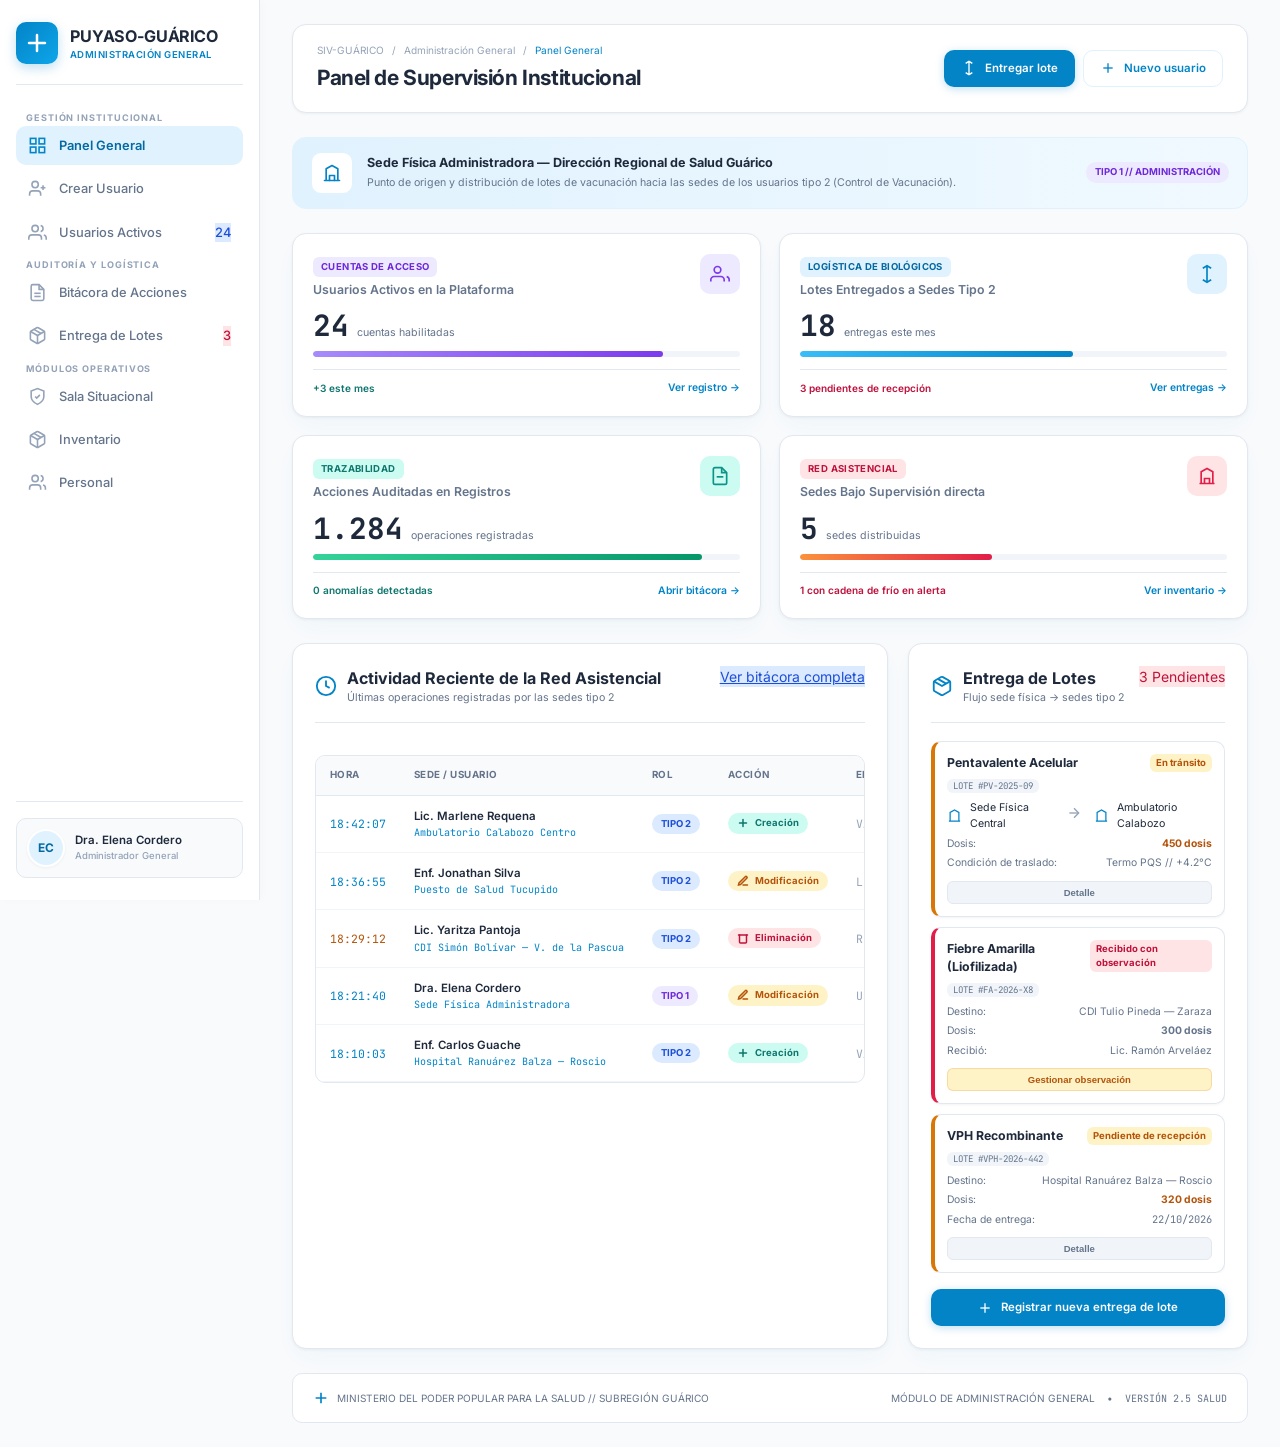
==== vistas/admin/index.html @ a3cc55c6 "Agrega login institucional y modulo de administracion general (tipo 1) - vistas/login.html: triple s" ====
<!DOCTYPE html>
<html lang="es">

<head>
    <meta charset="UTF-8">
    <meta name="viewport" content="width=device-width, initial-scale=1.0">

    <meta name="description"
        content="Panel del Administrador General (usuario tipo 1) del SIV-Guárico: supervisión de usuarios, auditoría de acciones y entrega de lotes de vacunación.">

    <title>SIV-GUÁRICO // Administración General</title>

    <link rel="preconnect" href="https://fonts.googleapis.com">
    <link rel="preconnect" href="https://fonts.gstatic.com" crossorigin>
    <link
        href="https://fonts.googleapis.com/css2?family=Inter:wght@300;400;500;600;700&family=JetBrains+Mono:wght@400;600&display=swap"
        rel="stylesheet">
    <link rel="stylesheet" href="../css/centro.css">
</head>

<body>

    <div class="health-layout">

        <!-- ==========================================================
             BARRA LATERAL ADMINISTRATIVA (USUARIO TIPO 1)
             Misma estética clínica de la barra del usuario tipo 2.
             ========================================================== -->
        <aside class="health-sidebar" id="health-sidebar">
            <div class="health-sidebar-inner">

                <div class="sidebar-brand">
                    <div class="brand-cross-icon">
                        <svg viewBox="0 0 24 24" fill="none" stroke="currentColor" stroke-width="2.5" stroke-linecap="round"
                            stroke-linejoin="round">
                            <path d="M12 4v16m-8-8h16"></path>
                        </svg>
                    </div>
                    <div class="brand-text-block">
                        <span class="brand-title">PUYASO-GUÁRICO</span>
                        <span class="brand-subtitle">Administración General</span>
                    </div>
                </div>

                <nav class="health-nav" aria-label="Navegación administrativa">

                    <span class="nav-group-label">Gestión Institucional</span>
                    <ul class="health-nav-list">
                        <li class="health-nav-item active">
                            <a href="index.html" class="health-nav-link" id="nav-panel-admin">
                                <svg viewBox="0 0 24 24" fill="none" stroke="currentColor" stroke-width="2">
                                    <rect x="3" y="3" width="7" height="7"></rect>
                                    <rect x="14" y="3" width="7" height="7"></rect>
                                    <rect x="14" y="14" width="7" height="7"></rect>
                                    <rect x="3" y="14" width="7" height="7"></rect>
                                </svg>
                                <span>Panel General</span>
                            </a>
                        </li>
                        <li class="health-nav-item">
                            <a href="usuarios-nuevos.html" class="health-nav-link" id="nav-crear-usuario">
                                <svg viewBox="0 0 24 24" fill="none" stroke="currentColor" stroke-width="2">
                                    <path d="M16 21v-2a4 4 0 0 0-4-4H6a4 4 0 0 0-4 4v2"></path>
                                    <circle cx="9" cy="7" r="4"></circle>
                                    <line x1="19" y1="8" x2="19" y2="14"></line>
                                    <line x1="22" y1="11" x2="16" y2="11"></line>
                                </svg>
                                <span>Crear Usuario</span>
                            </a>
                        </li>
                        <li class="health-nav-item">
                            <a href="usuarios-activos.html" class="health-nav-link" id="nav-usuarios-activos">
                                <svg viewBox="0 0 24 24" fill="none" stroke="currentColor" stroke-width="2">
                                    <path d="M17 21v-2a4 4 0 0 0-4-4H5a4 4 0 0 0-4 4v2"></path>
                                    <circle cx="9" cy="7" r="4"></circle>
                                    <path d="M23 21v-2a4 4 0 0 0-3-3.87"></path>
                                    <path d="M16 3.13a4 4 0 0 1 0 7.75"></path>
                                </svg>
                                <span>Usuarios Activos</span>
                                <span class="nav-tag-badge tag-info">24</span>
                            </a>
                        </li>
                    </ul>

                    <span class="nav-group-label">Auditoría y Logística</span>
                    <ul class="health-nav-list">
                        <li class="health-nav-item">
                            <a href="auditoria.html" class="health-nav-link" id="nav-auditoria">
                                <svg viewBox="0 0 24 24" fill="none" stroke="currentColor" stroke-width="2">
                                    <path d="M14 2H6a2 2 0 0 0-2 2v16a2 2 0 0 0 2 2h12a2 2 0 0 0 2-2V8z"></path>
                                    <polyline points="14 2 14 8 20 8"></polyline>
                                    <line x1="16" y1="13" x2="8" y2="13"></line>
                                    <line x1="16" y1="17" x2="8" y2="17"></line>
                                </svg>
                                <span>Bitácora de Acciones</span>
                            </a>
                        </li>
                        <li class="health-nav-item">
                            <a href="lotes-entrega.html" class="health-nav-link" id="nav-lotes">
                                <svg viewBox="0 0 24 24" fill="none" stroke="currentColor" stroke-width="2">
                                    <path d="m7.5 4.27 9 5.15"></path>
                                    <path
                                        d="M21 8a2 2 0 0 0-1-1.73l-7-4a2 2 0 0 0-2 0l-7 4A2 2 0 0 0 3 8v8a2 2 0 0 0 1 1.73l7 4a2 2 0 0 0 2 0l7-4A2 2 0 0 0 21 16Z">
                                    </path>
                                    <path d="m3.3 7 8.7 5 8.7-5"></path>
                                    <path d="M12 22V12"></path>
                                </svg>
                                <span>Entrega de Lotes</span>
                                <span class="nav-tag-badge tag-alert">3</span>
                            </a>
                        </li>
                    </ul>

                    <span class="nav-group-label">Módulos Operativos</span>
                    <ul class="health-nav-list">
                        <li class="health-nav-item">
                            <a href="../centro.html" class="health-nav-link" id="nav-sala-situacional">
                                <svg viewBox="0 0 24 24" fill="none" stroke="currentColor" stroke-width="2">
                                    <path d="M12 22s8-4 8-10V5l-8-3-8 3v7c0 6 8 10 8 10z"></path>
                                    <path d="m9 12 2 2 4-4"></path>
                                </svg>
                                <span>Sala Situacional</span>
                            </a>
                        </li>
                        <li class="health-nav-item">
                            <a href="../inventario.html" class="health-nav-link" id="nav-inventario">
                                <svg viewBox="0 0 24 24" fill="none" stroke="currentColor" stroke-width="2">
                                    <path d="m7.5 4.27 9 5.15"></path>
                                    <path
                                        d="M21 8a2 2 0 0 0-1-1.73l-7-4a2 2 0 0 0-2 0l-7 4A2 2 0 0 0 3 8v8a2 2 0 0 0 1 1.73l7 4a2 2 0 0 0 2 0l7-4A2 2 0 0 0 21 16Z">
                                    </path>
                                    <path d="m3.3 7 8.7 5 8.7-5"></path>
                                    <path d="M12 22V12"></path>
                                </svg>
                                <span>Inventario</span>
                            </a>
                        </li>
                        <li class="health-nav-item">
                            <a href="../personal.html" class="health-nav-link" id="nav-personal">
                                <svg viewBox="0 0 24 24" fill="none" stroke="currentColor" stroke-width="2">
                                    <path d="M16 21v-2a4 4 0 0 0-4-4H6a4 4 0 0 0-4 4v2"></path>
                                    <circle cx="9" cy="7" r="4"></circle>
                                    <path d="M22 21v-2a4 4 0 0 0-3-3.87"></path>
                                    <path d="M16 3.13a4 4 0 0 1 0 7.75"></path>
                                </svg>
                                <span>Personal</span>
                            </a>
                        </li>
                    </ul>
                </nav>

                <div class="sidebar-center-perfil">
                    <div class="center-perfil-card">
                        <div class="center-avatar-circle">EC</div>
                        <div class="center-info-text">
                            <span class="center-name">Dra. Elena Cordero</span>
                            <span class="center-role">Administrador General</span>
                        </div>
                    </div>
                </div>
            </div>
        </aside>

        <!-- ==========================================================
             CONTENIDO PRINCIPAL
             ========================================================== -->
        <main class="health-main-viewport">

            <header class="health-header">
                <div class="header-left-col">
                    <div class="health-breadcrumbs">
                        <span>SIV-GUÁRICO</span>
                        <span>/</span>
                        <span>Administración General</span>
                        <span>/</span>
                        <span class="text-primary">Panel General</span>
                    </div>
                    <h1 class="health-main-heading">Panel de Supervisión Institucional</h1>
                </div>

                <div class="header-right-tools">
                    <div class="header-btn-group">
                        <a href="lotes-entrega.html" class="btn-health btn-health-primary">
                            <svg viewBox="0 0 24 24" fill="none" stroke="currentColor" stroke-width="2">
                                <path d="M12 2v20M17 5l-5-3-5 3M17 19l-5 3-5-3"></path>
                            </svg>
                            <span>Entregar lote</span>
                        </a>
                        <a href="usuarios-nuevos.html" class="btn-health btn-health-outline">
                            <svg viewBox="0 0 24 24" fill="none" stroke="currentColor" stroke-width="2">
                                <line x1="12" y1="5" x2="12" y2="19"></line>
                                <line x1="5" y1="12" x2="19" y2="12"></line>
                            </svg>
                            <span>Nuevo usuario</span>
                        </a>
                    </div>
                </div>
            </header>

            <!-- Contexto de la sede física administradora -->
            <div class="admin-context-bar">
                <div class="admin-context-icon">
                    <svg viewBox="0 0 24 24" fill="none" stroke="currentColor" stroke-width="2" stroke-linecap="round"
                        stroke-linejoin="round">
                        <path d="M3 21h18M5 21V7l7-4 7 4v14"></path>
                        <path d="M9 21v-6h6v6"></path>
                    </svg>
                </div>
                <div class="admin-context-text">
                    <span class="admin-context-title">Sede Física Administradora — Dirección Regional de Salud Guárico</span>
                    <span class="admin-context-desc">
                        Punto de origen y distribución de lotes de vacunación hacia las sedes de los usuarios tipo 2
                        (Control de Vacunación).
                    </span>
                </div>
                <span class="role-chip role-chip-admin" style="margin-left:auto;">TIPO 1 // ADMINISTRACIÓN</span>
            </div>

            <!-- ==========================================================
                 INDICADORES DE SUPERVISIÓN
                 ========================================================== -->
            <section class="health-kpi-grid" aria-label="Indicadores de supervisión institucional">

                <article class="kpi-health-card">
                    <div class="kpi-card-top">
                        <div>
                            <span class="kpi-category-badge kpi-badge-purple">CUENTAS DE ACCESO</span>
                            <h3 class="kpi-card-title">Usuarios Activos en la Plataforma</h3>
                        </div>
                        <div class="kpi-icon-pill icon-purple">
                            <svg viewBox="0 0 24 24" fill="none" stroke="currentColor" stroke-width="2">
                                <path d="M17 21v-2a4 4 0 0 0-4-4H5a4 4 0 0 0-4 4v2"></path>
                                <circle cx="9" cy="7" r="4"></circle>
                                <path d="M23 21v-2a4 4 0 0 0-3-3.87"></path>
                            </svg>
                        </div>
                    </div>
                    <div class="kpi-metric-row">
                        <span class="kpi-metric-number">24</span>
                        <span class="kpi-metric-unit">cuentas habilitadas</span>
                    </div>
                    <div class="kpi-health-progress">
                        <div class="kpi-progress-bar bar-purple" style="width: 82%;"></div>
                    </div>
                    <div class="kpi-card-footer">
                        <span class="trend-badge trend-up">+3 este mes</span>
                        <a href="usuarios-activos.html" class="kpi-footer-link">Ver registro &rarr;</a>
                    </div>
                </article>

                <article class="kpi-health-card">
                    <div class="kpi-card-top">
                        <div>
                            <span class="kpi-category-badge kpi-badge-blue">LOGÍSTICA DE BIOLÓGICOS</span>
                            <h3 class="kpi-card-title">Lotes Entregados a Sedes Tipo 2</h3>
                        </div>
                        <div class="kpi-icon-pill icon-blue">
                            <svg viewBox="0 0 24 24" fill="none" stroke="currentColor" stroke-width="2">
                                <path d="M12 2v20M17 5l-5-3-5 3M17 19l-5 3-5-3"></path>
                            </svg>
                        </div>
                    </div>
                    <div class="kpi-metric-row">
                        <span class="kpi-metric-number">18</span>
                        <span class="kpi-metric-unit">entregas este mes</span>
                    </div>
                    <div class="kpi-health-progress">
                        <div class="kpi-progress-bar bar-blue" style="width: 64%;"></div>
                    </div>
                    <div class="kpi-card-footer">
                        <span class="trend-badge trend-alert">3 pendientes de recepción</span>
                        <a href="lotes-entrega.html" class="kpi-footer-link">Ver entregas &rarr;</a>
                    </div>
                </article>

                <article class="kpi-health-card">
                    <div class="kpi-card-top">
                        <div>
                            <span class="kpi-category-badge kpi-badge-green">TRAZABILIDAD</span>
                            <h3 class="kpi-card-title">Acciones Auditadas en Registros</h3>
                        </div>
                        <div class="kpi-icon-pill icon-green">
                            <svg viewBox="0 0 24 24" fill="none" stroke="currentColor" stroke-width="2">
                                <path d="M14 2H6a2 2 0 0 0-2 2v16a2 2 0 0 0 2 2h12a2 2 0 0 0 2-2V8z"></path>
                                <polyline points="14 2 14 8 20 8"></polyline>
                                <line x1="16" y1="13" x2="8" y2="13"></line>
                            </svg>
                        </div>
                    </div>
                    <div class="kpi-metric-row">
                        <span class="kpi-metric-number">1.284</span>
                        <span class="kpi-metric-unit">operaciones registradas</span>
                    </div>
                    <div class="kpi-health-progress">
                        <div class="kpi-progress-bar bar-green" style="width: 91%;"></div>
                    </div>
                    <div class="kpi-card-footer">
                        <span class="trend-badge trend-up">0 anomalías detectadas</span>
                        <a href="auditoria.html" class="kpi-footer-link">Abrir bitácora &rarr;</a>
                    </div>
                </article>

                <article class="kpi-health-card">
                    <div class="kpi-card-top">
                        <div>
                            <span class="kpi-category-badge kpi-badge-red">RED ASISTENCIAL</span>
                            <h3 class="kpi-card-title">Sedes Bajo Supervisión directa</h3>
                        </div>
                        <div class="kpi-icon-pill icon-red">
                            <svg viewBox="0 0 24 24" fill="none" stroke="currentColor" stroke-width="2">
                                <path d="M3 21h18M5 21V7l7-4 7 4v14"></path>
                                <path d="M9 21v-6h6v6"></path>
                            </svg>
                        </div>
                    </div>
                    <div class="kpi-metric-row">
                        <span class="kpi-metric-number">5</span>
                        <span class="kpi-metric-unit">sedes distribuidas</span>
                    </div>
                    <div class="kpi-health-progress">
                        <div class="kpi-progress-bar" style="width: 45%; background: linear-gradient(90deg,#fb923c,#e11d48);"></div>
                    </div>
                    <div class="kpi-card-footer">
                        <span class="trend-badge trend-alert">1 con cadena de frío en alerta</span>
                        <a href="../inventario.html" class="kpi-footer-link">Ver inventario &rarr;</a>
                    </div>
                </article>
            </section>

            <!-- ==========================================================
                 REJILLA DE SUPERVISIÓN: ACTIVIDAD + LOGÍSTICA
                 ========================================================== -->
            <div class="health-dashboard-grid">

                <!-- Actividad reciente de la red -->
                <section class="health-panel">
                    <div class="health-panel-header">
                        <div class="panel-title-with-icon">
                            <svg class="icon-22" viewBox="0 0 24 24" fill="none" stroke="currentColor" stroke-width="2">
                                <circle cx="12" cy="12" r="10"></circle>
                                <polyline points="12 6 12 12 16 14"></polyline>
                            </svg>
                            <div>
                                <h2 class="panel-heading">Actividad Reciente de la Red Asistencial</h2>
                                <p class="panel-subheading">Últimas operaciones registradas por las sedes tipo 2</p>
                            </div>
                        </div>
                        <a href="auditoria.html" class="nav-tag-badge tag-info">Ver bitácora completa</a>
                    </div>

                    <div class="health-table-container">
                        <table class="health-table">
                            <thead>
                                <tr>
                                    <th>HORA</th>
                                    <th>SEDE / USUARIO</th>
                                    <th>ROL</th>
                                    <th>ACCIÓN</th>
                                    <th>ENTIDAD</th>
                                    <th class="text-right">RESULTADO</th>
                                </tr>
                            </thead>
                            <tbody>
                                <tr>
                                    <td class="font-mono text-primary">18:42:07</td>
                                    <td>
                                        <div class="patient-cell">
                                            <span class="patient-name">Lic. Marlene Requena</span>
                                            <span class="patient-id">Ambulatorio Calabozo Centro</span>
                                        </div>
                                    </td>
                                    <td><span class="role-chip role-chip-vacunacion">TIPO 2</span></td>
                                    <td><span class="audit-action audit-create">
                                            <svg viewBox="0 0 24 24" fill="none" stroke="currentColor" stroke-width="3"
                                                stroke-linecap="round">
                                                <line x1="12" y1="5" x2="12" y2="19"></line>
                                                <line x1="5" y1="12" x2="19" y2="12"></line>
                                            </svg>
                                            Creación
                                        </span></td>
                                    <td class="font-mono text-muted">VAC-GUA-98421</td>
                                    <td class="text-right"><span class="badge-health-pill badge-optimal">Confirmado</span></td>
                                </tr>

                                <tr>
                                    <td class="font-mono text-primary">18:36:55</td>
                                    <td>
                                        <div class="patient-cell">
                                            <span class="patient-name">Enf. Jonathan Silva</span>
                                            <span class="patient-id">Puesto de Salud Tucupido</span>
                                        </div>
                                    </td>
                                    <td><span class="role-chip role-chip-vacunacion">TIPO 2</span></td>
                                    <td><span class="audit-action audit-update">
                                            <svg viewBox="0 0 24 24" fill="none" stroke="currentColor" stroke-width="3"
                                                stroke-linecap="round">
                                                <path d="M12 20h9"></path>
                                                <path d="M16.5 3.5a2.1 2.1 0 0 1 3 3L7 19l-4 1 1-4Z"></path>
                                            </svg>
                                            Modificación
                                        </span></td>
                                    <td class="font-mono text-muted">LOTE-VPH-442</td>
                                    <td class="text-right"><span class="badge-health-pill badge-stable">Sincronizado</span></td>
                                </tr>

                                <tr>
                                    <td class="font-mono text-warning">18:29:12</td>
                                    <td>
                                        <div class="patient-cell">
                                            <span class="patient-name">Lic. Yaritza Pantoja</span>
                                            <span class="patient-id">CDI Simón Bolívar — V. de la Pascua</span>
                                        </div>
                                    </td>
                                    <td><span class="role-chip role-chip-vacunacion">TIPO 2</span></td>
                                    <td><span class="audit-action audit-delete">
                                            <svg viewBox="0 0 24 24" fill="none" stroke="currentColor" stroke-width="3"
                                                stroke-linecap="round">
                                                <polyline points="3 6 5 6 21 6"></polyline>
                                                <path d="M19 6v14a2 2 0 0 1-2 2H7a2 2 0 0 1-2-2V6"></path>
                                            </svg>
                                            Eliminación
                                        </span></td>
                                    <td class="font-mono text-muted">REG-DUPLICADO-118</td>
                                    <td class="text-right"><span class="badge-health-pill badge-warning">En revisión</span></td>
                                </tr>

                                <tr>
                                    <td class="font-mono text-primary">18:21:40</td>
                                    <td>
                                        <div class="patient-cell">
                                            <span class="patient-name">Dra. Elena Cordero</span>
                                            <span class="patient-id">Sede Física Administradora</span>
                                        </div>
                                    </td>
                                    <td><span class="role-chip role-chip-admin">TIPO 1</span></td>
                                    <td><span class="audit-action audit-update">
                                            <svg viewBox="0 0 24 24" fill="none" stroke="currentColor" stroke-width="3"
                                                stroke-linecap="round">
                                                <path d="M12 20h9"></path>
                                                <path d="M16.5 3.5a2.1 2.1 0 0 1 3 3L7 19l-4 1 1-4Z"></path>
                                            </svg>
                                            Modificación
                                        </span></td>
                                    <td class="font-mono text-muted">USR-CALABOZO-02</td>
                                    <td class="text-right"><span class="badge-health-pill badge-optimal">Confirmado</span></td>
                                </tr>

                                <tr>
                                    <td class="font-mono text-primary">18:10:03</td>
                                    <td>
                                        <div class="patient-cell">
                                            <span class="patient-name">Enf. Carlos Guache</span>
                                            <span class="patient-id">Hospital Ranuárez Balza — Roscio</span>
                                        </div>
                                    </td>
                                    <td><span class="role-chip role-chip-vacunacion">TIPO 2</span></td>
                                    <td><span class="audit-action audit-create">
                                            <svg viewBox="0 0 24 24" fill="none" stroke="currentColor" stroke-width="3"
                                                stroke-linecap="round">
                                                <line x1="12" y1="5" x2="12" y2="19"></line>
                                                <line x1="5" y1="12" x2="19" y2="12"></line>
                                            </svg>
                                            Creación
                                        </span></td>
                                    <td class="font-mono text-muted">VAC-GUA-98420</td>
                                    <td class="text-right"><span class="badge-health-pill badge-optimal">Confirmado</span></td>
                                </tr>
                            </tbody>
                        </table>
                    </div>
                </section>

                <!-- Estado de la logística de lotes -->
                <aside class="health-panel">
                    <div class="health-panel-header">
                        <div class="panel-title-with-icon">
                            <svg class="icon-22" viewBox="0 0 24 24" fill="none" stroke="currentColor" stroke-width="2">
                                <path d="m7.5 4.27 9 5.15"></path>
                                <path
                                    d="M21 8a2 2 0 0 0-1-1.73l-7-4a2 2 0 0 0-2 0l-7 4A2 2 0 0 0 3 8v8a2 2 0 0 0 1 1.73l7 4a2 2 0 0 0 2 0l7-4A2 2 0 0 0 21 16Z">
                                </path>
                                <path d="m3.3 7 8.7 5 8.7-5"></path>
                            </svg>
                            <div>
                                <h2 class="panel-heading">Entrega de Lotes</h2>
                                <p class="panel-subheading">Flujo sede física &rarr; sedes tipo 2</p>
                            </div>
                        </div>
                        <span class="nav-tag-badge tag-alert">3 Pendientes</span>
                    </div>

                    <div class="vaccine-batch-alerts-feed">

                        <div class="batch-card warning-left">
                            <div class="batch-card-top">
                                <div>
                                    <div class="batch-vaccine-name">Pentavalente Acelular</div>
                                    <span class="batch-code-pill">LOTE #PV-2025-09</span>
                                </div>
                                <span class="batch-expiry-badge expiry-amber">En tránsito</span>
                            </div>
                            <div class="batch-details-grid">
                                <div class="delivery-flow">
                                    <span class="delivery-node">
                                        <svg viewBox="0 0 24 24" fill="none" stroke="currentColor" stroke-width="2">
                                            <path d="M3 21h18M5 21V7l7-4 7 4v14"></path>
                                        </svg>
                                        Sede Física Central
                                    </span>
                                    <span class="delivery-arrow">
                                        <svg viewBox="0 0 24 24" fill="none" stroke="currentColor" stroke-width="2">
                                            <line x1="5" y1="12" x2="19" y2="12"></line>
                                            <polyline points="12 5 19 12 12 19"></polyline>
                                        </svg>
                                    </span>
                                    <span class="delivery-node">
                                        <svg viewBox="0 0 24 24" fill="none" stroke="currentColor" stroke-width="2">
                                            <path d="M3 21h18M5 21V7l7-4 7 4v14"></path>
                                        </svg>
                                        Ambulatorio Calabozo
                                    </span>
                                </div>
                                <div class="batch-row">
                                    <span>Dosis:</span>
                                    <strong class="text-warning">450 dosis</strong>
                                </div>
                                <div class="batch-row">
                                    <span>Condición de traslado:</span>
                                    <span>Termo PQS // +4.2°C</span>
                                </div>
                            </div>
                            <div class="batch-action-buttons">
                                <button class="btn-batch-micro btn-batch-gray" type="button">Detalle</button>
                            </div>
                        </div>

                        <div class="batch-card">
                            <div class="batch-card-top">
                                <div>
                                    <div class="batch-vaccine-name">Fiebre Amarilla (Liofilizada)</div>
                                    <span class="batch-code-pill">LOTE #FA-2026-X8</span>
                                </div>
                                <span class="batch-expiry-badge expiry-red">Recibido con observación</span>
                            </div>
                            <div class="batch-details-grid">
                                <div class="batch-row">
                                    <span>Destino:</span>
                                    <span>CDI Tulio Pineda — Zaraza</span>
                                </div>
                                <div class="batch-row">
                                    <span>Dosis:</span>
                                    <strong>300 dosis</strong>
                                </div>
                                <div class="batch-row">
                                    <span>Recibió:</span>
                                    <span>Lic. Ramón Arveláez</span>
                                </div>
                            </div>
                            <div class="batch-action-buttons">
                                <button class="btn-batch-micro btn-batch-amber" type="button">Gestionar observación</button>
                            </div>
                        </div>

                        <div class="batch-card warning-left">
                            <div class="batch-card-top">
                                <div>
                                    <div class="batch-vaccine-name">VPH Recombinante</div>
                                    <span class="batch-code-pill">LOTE #VPH-2026-442</span>
                                </div>
                                <span class="batch-expiry-badge expiry-amber">Pendiente de recepción</span>
                            </div>
                            <div class="batch-details-grid">
                                <div class="batch-row">
                                    <span>Destino:</span>
                                    <span>Hospital Ranuárez Balza — Roscio</span>
                                </div>
                                <div class="batch-row">
                                    <span>Dosis:</span>
                                    <strong class="text-warning">320 dosis</strong>
                                </div>
                                <div class="batch-row">
                                    <span>Fecha de entrega:</span>
                                    <span class="font-mono">22/10/2026</span>
                                </div>
                            </div>
                            <div class="batch-action-buttons">
                                <button class="btn-batch-micro btn-batch-gray" type="button">Detalle</button>
                            </div>
                        </div>
                    </div>

                    <a href="lotes-entrega.html" class="btn-health btn-health-primary btn-health-block">
                        <svg viewBox="0 0 24 24" fill="none" stroke="currentColor" stroke-width="2">
                            <line x1="12" y1="5" x2="12" y2="19"></line>
                            <line x1="5" y1="12" x2="19" y2="12"></line>
                        </svg>
                        <span>Registrar nueva entrega de lote</span>
                    </a>
                </aside>
            </div>

            <!-- ==========================================================
                 PIE DE PÁGINA INSTITUCIONAL
                 ========================================================== -->
            <footer class="health-footer">
                <div class="footer-health-brand">
                    <svg class="icon-16" viewBox="0 0 24 24" fill="none" stroke="currentColor" stroke-width="2.5">
                        <path d="M12 4v16m-8-8h16"></path>
                    </svg>
                    <span>MINISTERIO DEL PODER POPULAR PARA LA SALUD // SUBREGIÓN GUÁRICO</span>
                </div>
                <div class="footer-meta-info">
                    <span>MÓDULO DE ADMINISTRACIÓN GENERAL</span>
                    <span>•</span>
                    <span class="font-mono">VERSIÓN 2.5 SALUD</span>
                </div>
            </footer>

        </main>
    </div>

    <script src="../js/ui.js"></script>
</body>

</html>
---- vistas/css/centro.css ----
/* --- 1. Variables Globales y Paleta Sanitaria / Salud PÃºblica --- */
:root {
    /* Identidad MÃ©dica Primaria */
    --color-primario: #0284c7;
    /* Azul ClÃ­nico / Salud PÃºblica */
    --color-primario-oscuro: #0369a1;
    /* Azul Hospitalario Profundo */
    --color-primario-claro: #e0f2fe;
    /* Celeste ClÃ­nico Muy Suave */
    --color-primario-subtle: #f0f9ff;
    /* Blanco con tinte de salud */

    /* Compatibilidad con variables originales del proyecto */
    --color-azul-oscuro: #0284c7;
    --color-azul-claro: #e0f2fe;
    --color-blanco: #ffffff;
    --color-texto: #1e293b;
    /* Gris pizarra oscuro de alta legibilidad */
    --color-texto-secundario: #64748b;
    /* Gris mÃ©dico informativo */
    --color-texto-muted: #94a3b8;
    /* Gris tenue para leyendas y cÃ³digos */
    --color-sombra: rgba(15, 23, 42, 0.06);
    /* Sombra limpia y suave */

    /* Estados ClÃ­nicos y EpidemiolÃ³gicos */
    --salud-verde: #0d9488;
    /* Verde Sanitario / Esquema Ã“ptimo */
    --salud-verde-claro: #ccfbf1;
    --salud-verde-texto: #0f766e;

    --salud-azul: #2563eb;
    /* Azul Asistencial / Dosis Aplicada */
    --salud-azul-claro: #dbeafe;
    --salud-azul-texto: #1d4ed8;

    --salud-rojo: #e11d48;
    /* Alerta MÃ©dica / Stock CrÃ­tico / Caducidad */
    --salud-rojo-claro: #ffe4e6;
    --salud-rojo-texto: #be123c;

    --salud-ambar: #d97706;
    /* PrecauciÃ³n Sanitaria / Cadena de FrÃ­o */
    --salud-ambar-claro: #fef3c7;
    --salud-ambar-texto: #b45309;

    --salud-morado: #7c3aed;
    /* LogÃ­stica / Brigadas de InmunizaciÃ³n */
    --salud-morado-claro: #ede9fe;
    --salud-morado-texto: #6d28d9;

    /* Superficies y Bordes ClÃ­nicos */
    --bg-app: #f8fafc;
    /* Fondo general limpio y estÃ©ril */
    --bg-card: #ffffff;
    /* Blanco puro de consultorio */
    --bg-card-hover: #f1f5f9;
    --border-color: #e2e8f0;
    /* Borde sutil estÃ©ril */
    --border-color-focus: #38bdf8;

    /* Sombras y Elevaciones MÃ©dicas */
    --shadow-sm: 0 1px 3px 0 rgba(0, 0, 0, 0.05);
    --shadow-md: 0 4px 6px -1px rgba(0, 0, 0, 0.05), 0 2px 4px -2px rgba(0, 0, 0, 0.05);
    --shadow-lg: 0 10px 15px -3px rgba(2, 132, 199, 0.06), 0 4px 6px -4px rgba(2, 132, 199, 0.04);
    --shadow-card: 0 1px 3px rgba(15, 23, 42, 0.05), 0 10px 24px -6px rgba(2, 132, 199, 0.05);

    /* TipografÃ­as y Radios */
    --font-sans: 'Inter', -apple-system, BlinkMacSystemFont, 'Segoe UI', Roboto, sans-serif;
    --font-mono: 'JetBrains Mono', Consolas, Menlo, monospace;
    --radius-sm: 6px;
    --radius-md: 10px;
    --radius-lg: 14px;
    --radius-xl: 18px;

    /* Transiciones */
    --trans-fast: 0.15s ease-in-out;
    --trans-smooth: 0.25s ease-in-out;
}

/* --- 2. Reset y ConfiguraciÃ³n General --- */
*,
*::before,
*::after {
    margin: 0;
    padding: 0;
    box-sizing: border-box;
}

html {
    font-size: 14px;
    scroll-behavior: smooth;
    color-scheme: light;
}

body {
    font-family: var(--font-sans);
    background-color: var(--bg-app);
    color: var(--color-texto);
    line-height: 1.5;
    min-height: 100vh;
    overflow-x: hidden;
    -webkit-font-smoothing: antialiased;
}

/* Scrollbar Estilizada y Limpia */
::-webkit-scrollbar {
    width: 6px;
    height: 6px;
}

::-webkit-scrollbar-track {
    background: #f1f5f9;
}

::-webkit-scrollbar-thumb {
    background: #cbd5e1;
    border-radius: 3px;
}

::-webkit-scrollbar-thumb:hover {
    background: #94a3b8;
}

/* Clases Utilitarias */
.font-mono {
    font-family: var(--font-mono);
}

.text-primary {
    color: var(--color-primario) !important;
}

.text-success {
    color: var(--salud-verde-texto) !important;
}

.text-danger {
    color: var(--salud-rojo-texto) !important;
}

.text-warning {
    color: var(--salud-ambar-texto) !important;
}

.text-muted {
    color: var(--color-texto-muted) !important;
}

/* --- 3. Layout de la Plataforma de Salud --- */
.health-layout {
    display: flex;
    min-height: 100vh;
    width: 100%;
}

/* --- 4. Barra Lateral MÃ©dica (Clinical Sidebar) --- */
.health-sidebar {
    width: 260px;
    flex-shrink: 0;
    background: #ffffff;
    border-right: 1px solid var(--border-color);
    display: flex;
    flex-direction: column;
    justify-content: space-between;
    position: sticky;
    top: 0;
    height: 100vh;
    padding: 22px 16px;
    z-index: 100;
    box-shadow: 2px 0 10px rgba(15, 23, 42, 0.02);
}

/* Identidad MÃ©dica en la Cabecera */
.sidebar-brand {
    display: flex;
    align-items: center;
    gap: 12px;
    padding-bottom: 20px;
    border-bottom: 1px solid var(--border-color);
}

.brand-cross-icon {
    width: 42px;
    height: 42px;
    border-radius: var(--radius-md);
    background: linear-gradient(135deg, #0284c7, #0ea5e9);
    display: flex;
    align-items: center;
    justify-content: center;
    color: #ffffff;
    box-shadow: 0 4px 12px rgba(2, 132, 199, 0.25);
    flex-shrink: 0;
}

.brand-cross-icon svg {
    width: 24px;
    height: 24px;
}

.brand-text-block {
    display: flex;
    flex-direction: column;
}

.brand-title {
    font-size: 1.15rem;
    font-weight: 700;
    color: var(--color-texto);
    letter-spacing: -0.01em;
}

.brand-subtitle {
    font-size: 0.68rem;
    font-weight: 600;
    color: var(--color-primario);
    text-transform: uppercase;
    letter-spacing: 0.05em;
}

/* Badge de Estado Sanitario */
.health-status-badge {
    margin-top: 14px;
    display: flex;
    align-items: center;
    gap: 8px;
    background: var(--salud-verde-claro);
    color: var(--salud-verde-texto);
    padding: 7px 10px;
    border-radius: var(--radius-sm);
    font-size: 0.72rem;
    font-weight: 600;
}

.pulse-dot {
    width: 8px;
    height: 8px;
    border-radius: 50%;
    background: var(--salud-verde);
    box-shadow: 0 0 0 3px rgba(13, 148, 136, 0.2);
    animation: health-pulse 2s infinite;
}

/* NavegaciÃ³n MÃ©dica */
.health-nav {
    flex: 1;
    overflow-y: auto;
    padding: 20px 0;
}

.nav-group-label {
    font-size: 0.65rem;
    font-weight: 700;
    letter-spacing: 0.1em;
    color: var(--color-texto-muted);
    text-transform: uppercase;
    margin: 16px 10px 8px;
}

.health-nav-list {
    list-style: none;
    display: flex;
    flex-direction: column;
    gap: 4px;
}

.health-nav-link {
    display: flex;
    align-items: center;
    gap: 12px;
    padding: 10px 12px;
    color: var(--color-texto-secundario);
    text-decoration: none;
    font-size: 0.92rem;
    font-weight: 500;
    border-radius: var(--radius-md);
    transition: all var(--trans-fast);
}

.health-nav-link:hover {
    color: var(--color-primario);
    background: var(--color-primario-subtle);
}

.health-nav-link svg {
    width: 19px;
    height: 19px;
    color: var(--color-texto-muted);
    transition: color var(--trans-fast);
}

.health-nav-link:hover svg {
    color: var(--color-primario);
}

.health-nav-item.active .health-nav-link {
    background: var(--color-primario-claro);
    color: var(--color-primario-oscuro);
    font-weight: 600;
}

.health-nav-item.active .health-nav-link svg {
    color: var(--color-primario);
}

.nav-tag-badge {
    margin-left: auto;
}

.tag-alert {
    background: var(--salud-rojo-claro);
    color: var(--salud-rojo-texto);
}

.tag-info {
    background: var(--salud-azul-claro);
    color: var(--salud-azul-texto);
}

.tag-success {
    background: var(--salud-verde-claro);
    color: var(--salud-verde-texto);
}

/* Tarjeta del Profesional de Salud (Footer Sidebar) */
.sidebar-center-perfil {
    padding-top: 16px;
    border-top: 1px solid var(--border-color);
}

.center-perfil-card {
    display: flex;
    align-items: center;
    gap: 10px;
    padding: 10px;
    background: var(--bg-app);
    border: 1px solid var(--border-color);
    border-radius: var(--radius-md);
}

.center-avatar-circle {
    width: 38px;
    height: 38px;
    border-radius: 50%;
    background: var(--color-primario-claro);
    color: var(--color-primario-oscuro);
    display: flex;
    align-items: center;
    justify-content: center;
    font-weight: 700;
    font-size: 0.85rem;
    border: 2px solid #ffffff;
    box-shadow: var(--shadow-sm);
}

.center-info-text {
    display: flex;
    flex-direction: column;
    overflow: hidden;
}

.center-name {
    font-size: 0.82rem;
    font-weight: 600;
    color: var(--color-texto);
    white-space: nowrap;
    text-overflow: ellipsis;
}

.center-role {
    font-size: 0.68rem;
    color: var(--color-texto-muted);
    font-weight: 500;
    white-space: nowrap;
    text-overflow: ellipsis;
}


/* --- 5. Ãrea de Trabajo Principal (Main Viewport) --- */
.health-main-viewport {
    flex: 1;
    display: flex;
    flex-direction: column;
    min-width: 0;
    padding: 24px 32px;
    gap: 24px;
}

/* Cabecera MÃ©dica Superior */
.health-header {
    display: flex;
    justify-content: space-between;
    align-items: center;
    background: #ffffff;
    padding: 18px 24px;
    border: 1px solid var(--border-color);
    border-radius: var(--radius-lg);
    box-shadow: var(--shadow-sm);
}

.health-breadcrumbs {
    display: flex;
    align-items: center;
    gap: 8px;
    font-size: 0.72rem;
    color: var(--color-texto-muted);
    margin-bottom: 4px;
}

.health-main-heading {
    font-size: 1.5rem;
    font-weight: 700;
    color: var(--color-texto);
    letter-spacing: -0.02em;
}

.header-right-tools {
    display: flex;
    align-items: center;
    gap: 16px;
}

.shift-time-indicator {
    display: flex;
    align-items: center;
    gap: 10px;
    background: var(--color-primario-subtle);
    border: 1px solid var(--color-primario-claro);
    padding: 8px 14px;
    border-radius: var(--radius-md);
}

.shift-time-indicator svg {
    color: var(--color-primario);
}

.shift-meta-col {
    display: flex;
    flex-direction: column;
}

.shift-label {
    font-size: 0.65rem;
    color: var(--color-texto-muted);
    font-weight: 600;
    text-transform: uppercase;
}

.shift-clock {
    font-family: var(--font-mono);
    font-size: 0.95rem;
    font-weight: 700;
    color: var(--color-primario-oscuro);
}

.header-btn-group {
    display: flex;
    gap: 8px;
}

/* Botones con EstÃ©tica MÃ©dica */
.btn-health {
    display: inline-flex;
    align-items: center;
    justify-content: center;
    gap: 8px;
    padding: 9px 16px;
    font-size: 0.82rem;
    font-weight: 600;
    border-radius: var(--radius-md);
    cursor: pointer;
    transition: all var(--trans-fast);
    border: 1px solid transparent;
    text-decoration: none;
}

.btn-health svg {
    width: 16px;
    height: 16px;
}

.btn-health-primary {
    background: var(--color-primario);
    color: #ffffff;
    box-shadow: 0 2px 8px rgba(2, 132, 199, 0.25);
}

.btn-health-primary:hover {
    background: var(--color-primario-oscuro);
    box-shadow: 0 4px 12px rgba(2, 132, 199, 0.35);
    transform: translateY(-1px);
}

.btn-health-outline {
    background: #ffffff;
    color: var(--color-primario);
    border-color: var(--color-primario-claro);
}

.btn-health-outline:hover {
    background: var(--color-primario-subtle);
    border-color: var(--color-primario);
}

.btn-health-danger {
    background: var(--salud-rojo-claro);
    color: var(--salud-rojo-texto);
    border-color: rgba(225, 29, 72, 0.2);
}

.btn-health-danger:hover {
    background: var(--salud-rojo);
    color: #ffffff;
}

/* --- 6. Tarjetas de Indicadores Sanitarios (KPI Cards) --- */
.health-kpi-grid {
    display: grid;
    grid-template-columns: repeat(4, 1fr);
    gap: 18px;
}

.kpi-health-card {
    background: #ffffff;
    border: 1px solid var(--border-color);
    border-radius: var(--radius-lg);
    padding: 20px;
    box-shadow: var(--shadow-card);
    display: flex;
    flex-direction: column;
    justify-content: space-between;
    position: relative;
    transition: transform var(--trans-smooth), box-shadow var(--trans-smooth);
}

.kpi-health-card:hover {
    transform: translateY(-2px);
    box-shadow: var(--shadow-lg);
}

.kpi-card-top {
    display: flex;
    justify-content: space-between;
    align-items: flex-start;
    margin-bottom: 12px;
}

.kpi-category-badge {
    display: inline-block;
    font-size: 0.68rem;
    font-weight: 700;
    padding: 3px 8px;
    border-radius: var(--radius-sm);
    text-transform: uppercase;
    letter-spacing: 0.04em;
    margin-bottom: 4px;
}

.kpi-badge-blue {
    background: var(--color-primario-claro);
    color: var(--color-primario-oscuro);
}

.kpi-badge-red {
    background: var(--salud-rojo-claro);
    color: var(--salud-rojo-texto);
}

.kpi-badge-green {
    background: var(--salud-verde-claro);
    color: var(--salud-verde-texto);
}

.kpi-badge-purple {
    background: var(--salud-morado-claro);
    color: var(--salud-morado-texto);
}

.kpi-badge-amber {
    background: var(--salud-ambar-claro);
    color: var(--salud-ambar-texto);
}

.kpi-card-title {
    font-size: 0.88rem;
    font-weight: 600;
    color: var(--color-texto-secundario);
}

.kpi-icon-pill {
    width: 40px;
    height: 40px;
    border-radius: var(--radius-md);
    display: flex;
    align-items: center;
    justify-content: center;
    flex-shrink: 0;
}

.kpi-icon-pill svg {
    width: 20px;
    height: 20px;
}

.icon-blue {
    background: var(--color-primario-claro);
    color: var(--color-primario);
}

.icon-red {
    background: var(--salud-rojo-claro);
    color: var(--salud-rojo);
}

.icon-green {
    background: var(--salud-verde-claro);
    color: var(--salud-verde);
}

.icon-purple {
    background: var(--salud-morado-claro);
    color: var(--salud-morado);
}

.kpi-metric-row {
    display: flex;
    align-items: baseline;
    gap: 8px;
    margin-bottom: 10px;
}

.kpi-metric-number {
    font-family: var(--font-mono);
    font-size: 2.1rem;
    font-weight: 700;
    color: var(--color-texto);
    line-height: 1;
}


/* Barras de Progreso MÃ©dicas Suaves */
.kpi-health-progress {
    width: 100%;
    height: 6px;
    background: #f1f5f9;
    border-radius: 4px;
    overflow: hidden;
    margin-bottom: 12px;
}

.kpi-progress-bar {
    height: 100%;
    border-radius: 4px;
    transition: width 0.8s ease;
}

.bar-blue {
    background: linear-gradient(90deg, #38bdf8, #0284c7);
}

.bar-green {
    background: linear-gradient(90deg, #34d399, #059669);
}

.bar-purple {
    background: linear-gradient(90deg, #a78bfa, #7c3aed);
}

.kpi-card-footer {
    display: flex;
    justify-content: space-between;
    align-items: center;
    font-size: 0.74rem;
    color: var(--color-texto-secundario);
    border-top: 1px solid var(--border-color);
    padding-top: 10px;
}

.trend-badge {
    display: inline-flex;
    align-items: center;
    gap: 4px;
    font-weight: 600;
    font-size: 0.72rem;
}

.trend-up {
    color: var(--salud-verde-texto);
}

.trend-alert {
    color: var(--salud-rojo-texto);
}

/* --- 7. Rejilla Central Sanitaria (Mapa EpidemiolÃ³gico + Panel FrÃ­o/Stock) --- */
.health-dashboard-grid {
    display: grid;
    grid-template-columns: 1.75fr 1fr;
    gap: 20px;
}

/* Impide que una tabla ancha (nowrap) ensanche la columna de la rejilla.
   El scroll horizontal queda a cargo de .health-table-container. */
.health-dashboard-grid > * {
    min-width: 0;
}

/* Tarjetas Principales de Panel */
.health-panel {
    background: #ffffff;
    border: 1px solid var(--border-color);
    border-radius: var(--radius-lg);
    padding: 22px;
    box-shadow: var(--shadow-card);
    display: flex;
    flex-direction: column;
}

.health-panel-header {
    display: flex;
    justify-content: space-between;
    align-items: flex-start;
    flex-wrap: wrap;
    row-gap: 14px;
    padding-bottom: 16px;
    margin-bottom: 18px;
    border-bottom: 1px solid var(--border-color);
}

.panel-title-with-icon {
    display: flex;
    align-items: center;
    gap: 10px;
}

.panel-title-with-icon svg {
    color: var(--color-primario);
}

.panel-heading {
    font-size: 1.15rem;
    font-weight: 700;
    color: var(--color-texto);
}

.panel-subheading {
    font-size: 0.76rem;
    color: var(--color-texto-secundario);
}

/* Panel GeogrÃ¡fico EpidemiolÃ³gico */
.geo-filter-pills {
    display: flex;
    background: #f1f5f9;
    border-radius: var(--radius-md);
    padding: 3px;
    gap: 2px;
}

.geo-filter-btn {
    border: none;
    background: transparent;
    padding: 4px 10px;
    font-size: 0.72rem;
    font-weight: 600;
    color: var(--color-texto-secundario);
    border-radius: var(--radius-sm);
    cursor: pointer;
    transition: all var(--trans-fast);
}

.geo-filter-btn.active,
.geo-filter-btn:hover {
    background: #ffffff;
    color: var(--color-primario);
    box-shadow: var(--shadow-sm);
}

/* Mapa Sanitario Vectorial Estilizado */
.health-map-container {
    height: 310px;
    background: radial-gradient(circle at 40% 40%, #ffffff 0%, #f0f9ff 65%, #e0f2fe 100%);
    border: 1px solid #7dd3fc;
    border-radius: var(--radius-md);
    position: relative;
    overflow: hidden;
    margin-bottom: 20px;
    display: flex;
    align-items: center;
    justify-content: center;
    padding: 10px;
}

.health-map-grid-pattern {
    position: absolute;
    inset: 0;
    background-image:
        linear-gradient(rgba(2, 132, 199, 0.05) 1px, transparent 1px),
        linear-gradient(90deg, rgba(2, 132, 199, 0.05) 1px, transparent 1px);
    background-size: 22px 22px;
}

/* Escenario CartogrÃ¡fico de GuÃ¡rico con la imagen oficial */
.guarico-map-stage {
    position: relative;
    width: 100%;
    max-width: 520px;
    height: 100%;
    max-height: 290px;
    display: flex;
    align-items: center;
    justify-content: center;
    z-index: 2;
}

.guarico-img-base {
    width: 100%;
    height: 100%;
    object-fit: contain;
    filter: drop-shadow(0 6px 14px rgba(2, 132, 199, 0.18));
    user-select: none;
    pointer-events: none;
}

.guarico-overlay-svg {
    position: absolute;
    inset: 0;
    width: 100%;
    height: 100%;
    z-index: 3;
    pointer-events: none;
}

.muni-roscio-polygon {
    cursor: pointer;
    pointer-events: auto;
    transition: all var(--trans-smooth);
    filter: drop-shadow(0 3px 8px rgba(2, 132, 199, 0.35));
}

.muni-roscio-polygon:hover {
    fill-opacity: 0.95;
    filter: drop-shadow(0 6px 14px rgba(2, 132, 199, 0.55));
}

.san-juan-pin-group {
    pointer-events: auto;
    cursor: pointer;
}

.pulse-ring {
    transform-origin: 102px 62px;
    animation: pulseRing 2.2s cubic-bezier(0.215, 0.61, 0.355, 1) infinite;
}

.pulse-ring.delay-ring {
    animation-delay: 0.7s;
}

@keyframes pulseRing {
    0% {
        transform: scale(0.6);
        opacity: 0.9;
    }
    50% {
        opacity: 0.4;
    }
    100% {
        transform: scale(1.9);
        opacity: 0;
    }
}

.pin-guarico-sanjuan-exact {
    top: 19%;
    left: 20.5%;
    z-index: 8;
}

/* SecciÃ³n de desglose de parroquias de Juan GermÃ¡n Roscio */
.roscio-parroquias-section {
    background: #f8fafc;
    border: 1px solid var(--border-color);
    border-radius: var(--radius-md);
    padding: 16px;
    margin-bottom: 20px;
}

.roscio-section-header {
    display: flex;
    justify-content: space-between;
    align-items: center;
    margin-bottom: 12px;
}

.roscio-header-title {
    display: flex;
    align-items: center;
    gap: 8px;
    font-size: 0.92rem;
    font-weight: 700;
    color: var(--color-texto);
}

.parroquias-cards-grid {
    display: grid;
    grid-template-columns: repeat(3, 1fr);
    gap: 12px;
}

.parroquia-subcard {
    background: #ffffff;
    border: 1px solid var(--border-color);
    border-radius: var(--radius-md);
    padding: 12px 14px;
    box-shadow: var(--shadow-sm);
    display: flex;
    flex-direction: column;
    justify-content: space-between;
    transition: all var(--trans-fast);
}

.parroquia-subcard:hover {
    transform: translateY(-2px);
    box-shadow: var(--shadow-md);
    border-color: #93c5fd;
}

.parroquia-subcard.main-capital {
    border-color: #7dd3fc;
    background: linear-gradient(180deg, #ffffff 0%, #f0f9ff 100%);
    box-shadow: 0 2px 8px rgba(2, 132, 199, 0.08);
}

.parroquia-top {
    display: flex;
    justify-content: space-between;
    align-items: flex-start;
    margin-bottom: 8px;
}

.parroquia-name-block {
    display: flex;
    flex-direction: column;
    gap: 2px;
}

.parroquia-badge-cap {
    font-size: 0.62rem;
    font-weight: 700;
    text-transform: uppercase;
    letter-spacing: 0.05em;
    color: #0284c7;
    background: #e0f2fe;
    padding: 1px 6px;
    border-radius: 4px;
    width: fit-content;
}

.parroquia-badge-sub {
    font-size: 0.62rem;
    font-weight: 700;
    text-transform: uppercase;
    letter-spacing: 0.05em;
    color: var(--color-texto-muted);
    background: #f1f5f9;
    padding: 1px 6px;
    border-radius: 4px;
    width: fit-content;
}

.parroquia-title {
    font-size: 0.88rem;
    font-weight: 700;
    color: var(--color-texto);
}

.parroquia-metrics-row {
    display: flex;
    flex-direction: column;
    gap: 3px;
    font-size: 0.72rem;
    color: var(--color-texto-secundario);
    margin-top: 4px;
}

.parroquia-metrics-row strong {
    color: var(--color-texto);
}

@media (max-width: 900px) {
    .parroquias-cards-grid {
        grid-template-columns: 1fr;
    }
}

/* Pines de Centros de Salud en Mapa */
.map-clinic-pin {
    position: absolute;
    transform: translate(-50%, -50%);
    cursor: pointer;
    z-index: 5;
    transition: transform var(--trans-fast);
}

.clinic-pin-circle {
    width: 28px;
    height: 28px;
    background: #ffffff;
    border: 2px solid var(--color-primario);
    border-radius: 50%;
    display: flex;
    align-items: center;
    justify-content: center;
    box-shadow: 0 4px 8px rgba(2, 132, 199, 0.2);
    color: var(--color-primario);
}

.clinic-pin-circle.pin-optimal {
    border-color: var(--salud-verde);
    color: var(--salud-verde);
}

.clinic-pin-circle.pin-alert {
    border-color: var(--salud-rojo);
    color: var(--salud-rojo);
}

.clinic-pin-circle.pin-warning {
    border-color: var(--salud-ambar);
    color: var(--salud-ambar);
}

.map-clinic-pin:hover {
    transform: translate(-50%, -50%) scale(1.15);
}

.pin-tooltip {
    position: absolute;
    bottom: calc(100% + 8px);
    left: 50%;
    transform: translateX(-50%);
    background: #1e293b;
    color: #ffffff;
    padding: 6px 10px;
    border-radius: var(--radius-sm);
    font-size: 0.7rem;
    white-space: nowrap;
    opacity: 0;
    pointer-events: none;
    transition: opacity var(--trans-fast);
    box-shadow: var(--shadow-md);
    z-index: 10;
}

.map-clinic-pin:hover .pin-tooltip {
    opacity: 1;
}

.map-legend-bar {
    position: absolute;
    bottom: 8px;
    right: 10px;
    background: rgba(255, 255, 255, 0.9);
    padding: 4px 10px;
    border-radius: var(--radius-sm);
    border: 1px solid var(--border-color);
    display: flex;
    gap: 12px;
    font-size: 0.68rem;
    color: var(--color-texto-secundario);
}

.legend-item {
    display: flex;
    align-items: center;
    gap: 5px;
}

.legend-dot {
    width: 8px;
    height: 8px;
    border-radius: 50%;
}

.dot-optimal {
    background: var(--salud-verde);
}

.dot-warning {
    background: var(--salud-ambar);
}

.dot-danger {
    background: var(--salud-rojo);
}

/* Lista de Municipios y Avance de VacunaciÃ³n */
.municipality-cards-list {
    display: flex;
    flex-direction: column;
    gap: 10px;
}

.muni-health-item {
    background: #ffffff;
    border: 1px solid var(--border-color);
    border-radius: var(--radius-md);
    padding: 12px 16px;
    transition: all var(--trans-fast);
}

.muni-health-item:hover {
    border-color: #cbd5e1;
    background: var(--bg-app);
}

.muni-item-header {
    display: flex;
    justify-content: space-between;
    align-items: center;
    margin-bottom: 6px;
}

.muni-item-title {
    font-size: 0.92rem;
    font-weight: 600;
    color: var(--color-texto);
}

.muni-item-capital {
    font-size: 0.75rem;
    color: var(--color-texto-muted);
    margin-left: 6px;
}

.badge-health-pill {
    font-size: 0.7rem;
    font-weight: 700;
    padding: 2px 8px;
    border-radius: 12px;
}

.badge-optimal {
    background: var(--salud-verde-claro);
    color: var(--salud-verde-texto);
}

.badge-warning {
    background: var(--salud-ambar-claro);
    color: var(--salud-ambar-texto);
}

.badge-danger {
    background: var(--salud-rojo-claro);
    color: var(--salud-rojo-texto);
}

.badge-stable {
    background: var(--salud-azul-claro);
    color: var(--salud-azul-texto);
}

.muni-progress-track {
    width: 100%;
    height: 6px;
    background: #f1f5f9;
    border-radius: 4px;
    overflow: hidden;
    margin-bottom: 8px;
}

.muni-progress-fill {
    height: 100%;
    border-radius: 4px;
    transition: width 0.6s ease;
}

.fill-green {
    background: var(--salud-verde);
}

.fill-amber {
    background: var(--salud-ambar);
}

.fill-red {
    background: var(--salud-rojo);
}

.fill-blue {
    background: var(--color-primario);
}

.muni-meta-row {
    display: flex;
    gap: 16px;
    font-size: 0.72rem;
    color: var(--color-texto-secundario);
}

.muni-meta-row strong {
    color: var(--color-texto);
}

/* --- 8. Panel Lateral Derecho: Cadena de FrÃ­o y Lotes de Vacunas --- */
.cold-chain-monitor-box {
    background: #f8fafc;
    border: 1px solid var(--border-color);
    border-radius: var(--radius-md);
    padding: 12px;
    margin-bottom: 16px;
}

.cold-chain-header {
    display: flex;
    align-items: center;
    gap: 6px;
    font-size: 0.72rem;
    font-weight: 700;
    color: var(--color-primario);
    text-transform: uppercase;
    margin-bottom: 10px;
}

.cold-chain-header svg {
    width: 14px;
    height: 14px;
}

.thermo-sensors-row {
    display: grid;
    grid-template-columns: repeat(3, 1fr);
    gap: 8px;
}

.thermo-sensor-card {
    background: #ffffff;
    border: 1px solid var(--border-color);
    border-radius: var(--radius-sm);
    padding: 8px 6px;
    text-align: center;
    box-shadow: var(--shadow-sm);
}

.sensor-location {
    font-size: 0.66rem;
    color: var(--color-texto-secundario);
    margin-bottom: 2px;
    white-space: nowrap;
    overflow: hidden;
    text-overflow: ellipsis;
}

.sensor-degrees {
    font-family: var(--font-mono);
    font-size: 1.15rem;
    font-weight: 700;
    color: var(--salud-verde-texto);
}

.sensor-degrees.warning-temp {
    color: var(--salud-ambar-texto);
}

.sensor-status-caption {
    font-size: 0.62rem;
    color: var(--color-texto-muted);
}

/* Feed de Alertas de BiolÃ³gicos y Caducidad */
.vaccine-batch-alerts-feed {
    display: flex;
    flex-direction: column;
    gap: 10px;
    flex: 1;
    overflow-y: auto;
    margin-bottom: 16px;
}

.feed-title-bar {
    display: flex;
    justify-content: space-between;
    font-size: 0.7rem;
    font-weight: 600;
    color: var(--color-texto-secundario);
    margin-bottom: 2px;
}

.batch-card {
    background: #ffffff;
    border: 1px solid var(--border-color);
    border-radius: var(--radius-md);
    padding: 12px;
    box-shadow: var(--shadow-sm);
    border-left: 4px solid var(--salud-rojo);
    transition: transform var(--trans-fast);
}

.batch-card.warning-left {
    border-left-color: var(--salud-ambar);
}

.batch-card:hover {
    transform: translateY(-1px);
    box-shadow: var(--shadow-md);
}

.batch-card-top {
    display: flex;
    justify-content: space-between;
    align-items: flex-start;
    margin-bottom: 6px;
}

.batch-vaccine-name {
    font-size: 0.88rem;
    font-weight: 700;
    color: var(--color-texto);
}

.batch-code-pill {
    font-family: var(--font-mono);
    font-size: 0.65rem;
    background: #f1f5f9;
    color: var(--color-texto-secundario);
    padding: 1px 6px;
    border-radius: var(--radius-sm);
}

.batch-expiry-badge {
    font-size: 0.68rem;
    font-weight: 700;
    padding: 2px 6px;
    border-radius: var(--radius-sm);
}

.expiry-red {
    background: var(--salud-rojo-claro);
    color: var(--salud-rojo-texto);
}

.expiry-amber {
    background: var(--salud-ambar-claro);
    color: var(--salud-ambar-texto);
}

.batch-details-grid {
    display: flex;
    flex-direction: column;
    gap: 4px;
    font-size: 0.74rem;
    color: var(--color-texto-secundario);
    margin-bottom: 10px;
}

.batch-row {
    display: flex;
    justify-content: space-between;
}

.batch-action-buttons {
    display: flex;
    gap: 6px;
}

.btn-batch-micro {
    flex: 1;
    padding: 5px 8px;
    font-size: 0.68rem;
    font-weight: 600;
    border-radius: var(--radius-sm);
    cursor: pointer;
    border: 1px solid transparent;
    transition: all var(--trans-fast);
    text-align: center;
}

.btn-batch-red {
    background: var(--salud-rojo-claro);
    color: var(--salud-rojo-texto);
    border-color: rgba(225, 29, 72, 0.2);
}

.btn-batch-red:hover {
    background: var(--salud-rojo);
    color: #ffffff;
}

.btn-batch-amber {
    background: var(--salud-ambar-claro);
    color: var(--salud-ambar-texto);
    border-color: rgba(217, 119, 6, 0.2);
}

.btn-batch-amber:hover {
    background: var(--salud-ambar);
    color: #ffffff;
}

.btn-batch-gray {
    background: #f1f5f9;
    color: var(--color-texto-secundario);
    border-color: var(--border-color);
}

.btn-batch-gray:hover {
    background: #e2e8f0;
    color: var(--color-texto);
}

/* --- 9. Tabla ClÃ­nica de Registros de InmunizaciÃ³n --- */
.health-table-panel {
    background: #ffffff;
    border: 1px solid var(--border-color);
    border-radius: var(--radius-lg);
    padding: 22px;
    box-shadow: var(--shadow-card);
}

.table-filter-bar {
    display: flex;
    align-items: center;
    gap: 12px;
}


.health-table-container {
    width: 100%;
    overflow-x: auto;
    border: 1px solid var(--border-color);
    border-radius: var(--radius-md);
    margin-top: 14px;
}

.health-table {
    width: 100%;
    border-collapse: collapse;
    text-align: left;
    white-space: nowrap;
}

.health-table thead tr {
    background: #f8fafc;
    border-bottom: 1px solid var(--border-color);
}

.health-table th {
    padding: 12px 14px;
    font-size: 0.7rem;
    font-weight: 700;
    color: var(--color-texto-secundario);
    text-transform: uppercase;
    letter-spacing: 0.05em;
}

.health-table tbody tr {
    border-bottom: 1px solid #f1f5f9;
    transition: background var(--trans-fast);
}

.health-table tbody tr:hover {
    background: #f8fafc;
}

.health-table td {
    padding: 12px 14px;
    font-size: 0.82rem;
    color: var(--color-texto);
}

.patient-cell {
    display: flex;
    flex-direction: column;
}

.patient-name {
    font-weight: 600;
    color: var(--color-texto);
}

.patient-id {
    font-family: var(--font-mono);
    font-size: 0.72rem;
    color: var(--color-primario);
}

.age-group-tag {
    font-size: 0.72rem;
    padding: 2px 7px;
    border-radius: 12px;
    background: #f1f5f9;
    color: var(--color-texto-secundario);
    font-weight: 500;
}

.tag-pediatric {
    background: var(--salud-verde-claro);
    color: var(--salud-verde-texto);
}

.tag-senior {
    background: var(--salud-morado-claro);
    color: var(--salud-morado-texto);
}

.vaccine-col {
    display: flex;
    flex-direction: column;
}

.vaccine-brand {
    font-weight: 600;
    color: var(--color-texto);
}

.vaccine-dose-scheme {
    font-size: 0.72rem;
    color: var(--color-texto-secundario);
}

.health-status-chip {
    display: inline-flex;
    align-items: center;
    gap: 6px;
    font-size: 0.7rem;
    font-weight: 600;
    padding: 3px 8px;
    border-radius: 12px;
}

.chip-verified {
    background: var(--salud-verde-claro);
    color: var(--salud-verde-texto);
}

.chip-transit {
    background: var(--salud-ambar-claro);
    color: var(--salud-ambar-texto);
}

.btn-table-action {
    background: transparent;
    border: 1px solid var(--border-color);
    color: var(--color-texto-secundario);
    width: 30px;
    height: 30px;
    border-radius: var(--radius-sm);
    display: inline-flex;
    align-items: center;
    justify-content: center;
    cursor: pointer;
    transition: all var(--trans-fast);
}

.btn-table-action:hover {
    background: var(--color-primario-claro);
    color: var(--color-primario-oscuro);
    border-color: var(--color-primario);
}

/* Footer de la Tabla */
.health-table-footer {
    display: flex;
    justify-content: space-between;
    align-items: center;
    padding-top: 14px;
    font-size: 0.76rem;
    color: var(--color-texto-secundario);
}

.pagination-controls {
    display: flex;
    gap: 4px;
}

.pagination-btn {
    background: #ffffff;
    border: 1px solid var(--border-color);
    color: var(--color-texto-secundario);
    padding: 4px 10px;
    border-radius: var(--radius-sm);
    font-size: 0.74rem;
    cursor: pointer;
    transition: all var(--trans-fast);
}

.pagination-btn.active,
.pagination-btn:hover:not(:disabled) {
    background: var(--color-primario);
    color: #ffffff;
    border-color: var(--color-primario);
}

.pagination-btn:disabled {
    opacity: 0.4;
    cursor: not-allowed;
}

/* --- 10. Footer General del Sistema Sanitario --- */
.health-footer {
    display: flex;
    justify-content: space-between;
    align-items: center;
    padding: 16px 20px;
    background: #ffffff;
    border: 1px solid var(--border-color);
    border-radius: var(--radius-md);
    font-size: 0.72rem;
    color: var(--color-texto-secundario);
}

.footer-health-brand {
    display: flex;
    align-items: center;
    gap: 8px;
}

.footer-health-brand svg {
    color: var(--color-primario);
}

.footer-meta-info {
    display: flex;
    align-items: center;
    gap: 12px;
}

/* --- 11. Animaciones MÃ©dicas --- */
@keyframes health-pulse {
    0% {
        box-shadow: 0 0 0 0 rgba(13, 148, 136, 0.4);
    }

    70% {
        box-shadow: 0 0 0 6px rgba(13, 148, 136, 0);
    }

    100% {
        box-shadow: 0 0 0 0 rgba(13, 148, 136, 0);
    }
}

/* --- 12. Adaptabilidad Responsiva --- */
@media (max-width: 1400px) {
    .health-kpi-grid {
        grid-template-columns: repeat(2, 1fr);
    }
}

@media (max-width: 1080px) {
    .health-dashboard-grid {
        grid-template-columns: 1fr;
    }
}

@media (max-width: 900px) {
    .health-layout {
        flex-direction: column;
    }

    .health-sidebar {
        width: 100%;
        height: auto;
        position: relative;
        border-right: none;
        border-bottom: 1px solid var(--border-color);
    }

    .health-nav-list {
        flex-direction: row;
        flex-wrap: wrap;
    }

    .sidebar-doctor-profile {
        display: none;
    }

    .health-main-viewport {
        padding: 16px;
    }

    .health-header {
        flex-direction: column;
        align-items: flex-start;
        gap: 14px;
    }
}

@media (max-width: 640px) {
    .health-kpi-grid {
        grid-template-columns: 1fr;
    }

    .thermo-sensors-row {
        grid-template-columns: 1fr;
    }

    .table-filter-bar {
        flex-direction: column;
        align-items: stretch;
    }

    .health-search-box {
        width: 100%;
    }

    .health-footer {
        flex-direction: column;
        gap: 8px;
        text-align: center;
    }
}

/* --- 13. Retrocompatibilidad para Formularios de Acceso --- */
.container {
    max-width: 480px;
    margin: 40px auto;
    background: #ffffff;
    border: 1px solid var(--border-color);
    padding: 36px;
    border-radius: var(--radius-lg);
    box-shadow: var(--shadow-lg);
}

.login-box h2 {
    text-align: center;
    color: var(--color-primario-oscuro);
    margin-bottom: 24px;
    font-weight: 700;
}

.input-group {
    margin-bottom: 18px;
}

.input-group label {
    display: block;
    margin-bottom: 6px;
    font-weight: 600;
    color: var(--color-texto);
    font-size: 0.85rem;
}

.input-group input,
.input-group select {
    width: 100%;
    padding: 10px 14px;
    background: #ffffff;
    border: 1px solid var(--border-color);
    border-radius: var(--radius-md);
    font-size: 0.95rem;
    color: var(--color-texto);
    transition: border-color var(--trans-fast);
}

.input-group input:focus,
.input-group select:focus {
    border-color: var(--color-primario);
    outline: none;
    box-shadow: 0 0 0 3px rgba(2, 132, 199, 0.15);
}

.input-group button {
    width: 100%;
    padding: 12px;
    background: var(--color-primario);
    color: #ffffff;
    border: none;
    border-radius: var(--radius-md);
    font-size: 0.95rem;
    font-weight: 600;
    cursor: pointer;
    transition: background var(--trans-fast);
}

.input-group button:hover {
    background: var(--color-primario-oscuro);
}

/* ==========================================================================
   DIRECTORIO DE PERSONAL Y BRIGADAS MÃ‰DICAS (VACUNADORES)
   ========================================================================== */
.staff-grid {
    display: grid;
    grid-template-columns: repeat(auto-fill, minmax(320px, 1fr));
    gap: 16px;
    margin-top: 14px;
}

.staff-card {
    background: #ffffff;
    border: 1px solid var(--border-color);
    border-radius: var(--radius-lg);
    padding: 18px;
    box-shadow: var(--shadow-sm);
    display: flex;
    flex-direction: column;
    justify-content: space-between;
    transition: all var(--trans-fast);
}

.staff-card:hover {
    transform: translateY(-2px);
    box-shadow: var(--shadow-md);
    border-color: #cbd5e1;
}

.staff-header {
    display: flex;
    align-items: center;
    gap: 12px;
    margin-bottom: 12px;
}

.staff-avatar {
    width: 44px;
    height: 44px;
    border-radius: 50%;
    background: var(--color-primario-claro);
    color: var(--color-primario-oscuro);
    display: flex;
    align-items: center;
    justify-content: center;
    font-weight: 700;
    font-size: 0.95rem;
    flex-shrink: 0;
    border: 2px solid #ffffff;
    box-shadow: var(--shadow-sm);
}

.staff-name {
    font-size: 0.95rem;
    font-weight: 700;
    color: var(--color-texto);
}

.staff-role {
    font-size: 0.74rem;
    color: var(--color-primario);
    font-weight: 500;
}

.staff-info-list {
    display: flex;
    flex-direction: column;
    gap: 6px;
    font-size: 0.78rem;
    color: var(--color-texto-secundario);
    background: var(--bg-app);
    padding: 10px 12px;
    border-radius: var(--radius-md);
    margin-bottom: 14px;
}

.staff-info-item {
    display: flex;
    justify-content: space-between;
}

.staff-footer {
    display: flex;
    justify-content: space-between;
    align-items: center;
    border-top: 1px solid var(--border-color);
    padding-top: 12px;
}

/* ==========================================================================
   14. UTILIDADES COMPARTIDAS Y MICRO-COMPONENTES
   ========================================================================== */

/* Contenedor interno de la barra lateral (permite empujar el pie de perfil) */
.health-sidebar-inner {
    display: flex;
    flex-direction: column;
    flex: 1;
    min-height: 0;
}

/* Alineaciones y pesos tipogrÃ¡ficos */
.text-right {
    text-align: right !important;
}

.text-center {
    text-align: center !important;
}

.font-semibold {
    font-weight: 600;
}

/* TamaÃ±os de iconos SVG usados en todo el sistema */
.icon-14 {
    width: 14px;
    height: 14px;
}

.icon-16 {
    width: 16px;
    height: 16px;
}

.icon-22 {
    width: 22px;
    height: 22px;
}

/* Buscador embebido en barras de filtros */
.health-search-box {
    display: flex;
    align-items: center;
    gap: 8px;
    background: #ffffff;
    border: 1px solid var(--border-color);
    border-radius: var(--radius-md);
    padding: 0 12px;
    min-width: 280px;
    transition: border-color var(--trans-fast), box-shadow var(--trans-fast);
}

.health-search-box:focus-within {
    border-color: var(--color-primario);
    box-shadow: 0 0 0 3px rgba(2, 132, 199, 0.15);
}

.health-search-box svg {
    color: var(--color-texto-muted);
    flex-shrink: 0;
}

.health-search-box input {
    border: none;
    outline: none;
    background: transparent;
    padding: 9px 0;
    width: 100%;
    font-family: inherit;
    font-size: 0.85rem;
    color: var(--color-texto);
}

.health-search-box input::placeholder {
    color: var(--color-texto-muted);
}

/* Unidades y enlacesPie de tarjeta KPI */
.kpi-metric-unit {
    font-size: 0.76rem;
    color: var(--color-texto-secundario);
}

.kpi-footer-link {
    margin-left: auto;
    font-size: 0.74rem;
    font-weight: 600;
    color: var(--color-primario);
    text-decoration: none;
}

.kpi-footer-link:hover {
    text-decoration: underline;
}

/* BotÃ³n de ancho completo al pie de un panel */
.btn-health-block {
    display: flex;
    width: 100%;
    margin-top: auto;
}

/* PÃ­ldora de rol institucional (1 = AdministraciÃ³n, 2 = VacunaciÃ³n, 3 = Salud) */
.role-chip {
    display: inline-flex;
    align-items: center;
    gap: 6px;
    font-size: 0.68rem;
    font-weight: 700;
    padding: 3px 9px;
    border-radius: 12px;
    background: var(--salud-azul-claro);
    color: var(--salud-azul-texto);
    white-space: nowrap;
}

.role-chip-admin {
    background: var(--salud-morado-claro);
    color: var(--salud-morado-texto);
}

.role-chip-vacunacion {
    background: var(--salud-azul-claro);
    color: var(--salud-azul-texto);
}

.role-chip-salud {
    background: var(--salud-verde-claro);
    color: var(--salud-verde-texto);
}

/* ==========================================================================
   15. ACCESO INSTITUCIONAL // PANTALLA DE LOGIN
   ========================================================================== */
.auth-shell {
    min-height: 100vh;
    display: grid;
    grid-template-columns: 1.05fr 0.95fr;
    background: var(--bg-app);
}

/* --- Panel izquierdo institucional --- */
.auth-aside {
    position: relative;
    overflow: hidden;
    display: flex;
    flex-direction: column;
    justify-content: space-between;
    gap: 32px;
    padding: 44px 48px;
    color: #ffffff;
    background: linear-gradient(155deg, #075985 0%, #0284c7 52%, #0ea5e9 100%);
}

.auth-aside::before {
    content: '';
    position: absolute;
    inset: 0;
    background-image:
        radial-gradient(circle at 78% 18%, rgba(255, 255, 255, 0.16), transparent 42%),
        radial-gradient(circle at 12% 82%, rgba(255, 255, 255, 0.12), transparent 46%);
    pointer-events: none;
}

.auth-aside::after {
    content: '';
    position: absolute;
    inset: 0;
    background-image:
        linear-gradient(rgba(255, 255, 255, 0.05) 1px, transparent 1px),
        linear-gradient(90deg, rgba(255, 255, 255, 0.05) 1px, transparent 1px);
    background-size: 26px 26px;
    pointer-events: none;
}

.auth-aside > * {
    position: relative;
    z-index: 2;
}

.auth-brand {
    display: flex;
    align-items: center;
    gap: 14px;
}

.auth-cross-icon {
    width: 56px;
    height: 56px;
    border-radius: var(--radius-lg);
    background: rgba(255, 255, 255, 0.16);
    border: 1px solid rgba(255, 255, 255, 0.28);
    display: flex;
    align-items: center;
    justify-content: center;
    flex-shrink: 0;
}

.auth-cross-icon svg {
    width: 30px;
    height: 30px;
}

.auth-brand-text {
    display: flex;
    flex-direction: column;
}

.auth-brand-title {
    font-size: 1.35rem;
    font-weight: 700;
    letter-spacing: -0.02em;
}

.auth-brand-subtitle {
    font-size: 0.68rem;
    font-weight: 600;
    text-transform: uppercase;
    letter-spacing: 0.12em;
    opacity: 0.85;
}

.auth-hero-title {
    font-size: 1.95rem;
    line-height: 1.22;
    font-weight: 700;
    letter-spacing: -0.02em;
    margin-bottom: 12px;
}

.auth-hero-text {
    font-size: 0.92rem;
    line-height: 1.6;
    opacity: 0.88;
    max-width: 46ch;
}

.auth-feature-list {
    display: flex;
    flex-direction: column;
    gap: 16px;
    margin-top: 32px;
}

.auth-feature {
    display: flex;
    align-items: flex-start;
    gap: 13px;
}

.auth-feature-icon {
    width: 36px;
    height: 36px;
    border-radius: var(--radius-md);
    background: rgba(255, 255, 255, 0.15);
    border: 1px solid rgba(255, 255, 255, 0.2);
    display: flex;
    align-items: center;
    justify-content: center;
    flex-shrink: 0;
}

.auth-feature-icon svg {
    width: 18px;
    height: 18px;
}

.auth-feature-text strong {
    display: block;
    font-size: 0.86rem;
    font-weight: 600;
    margin-bottom: 2px;
}

.auth-feature-text span {
    font-size: 0.76rem;
    opacity: 0.8;
    line-height: 1.45;
}

.auth-aside-footer {
    font-size: 0.7rem;
    line-height: 1.6;
    opacity: 0.78;
    border-top: 1px solid rgba(255, 255, 255, 0.22);
    padding-top: 16px;
}

/* --- Panel derecho: formulario de acceso --- */
.auth-main {
    position: relative;
    display: flex;
    align-items: center;
    justify-content: center;
    padding: 44px 40px;
}

.auth-card {
    width: 100%;
    max-width: 460px;
}

.auth-card-title {
    font-size: 1.45rem;
    font-weight: 700;
    letter-spacing: -0.02em;
    color: var(--color-texto);
}

.auth-card-subtitle {
    font-size: 0.85rem;
    color: var(--color-texto-secundario);
    margin-top: 5px;
    line-height: 1.5;
}

/* Selector triple de tipo de usuario */
.role-switch {
    display: grid;
    grid-template-columns: repeat(3, 1fr);
    gap: 4px;
    padding: 4px;
    background: #f1f5f9;
    border: 1px solid var(--border-color);
    border-radius: var(--radius-md);
    margin: 22px 0 18px;
}

.role-switch-btn {
    display: flex;
    flex-direction: column;
    align-items: center;
    gap: 3px;
    padding: 9px 6px;
    border: none;
    background: transparent;
    border-radius: var(--radius-sm);
    cursor: pointer;
    font-family: inherit;
    font-size: 0.78rem;
    font-weight: 600;
    line-height: 1.25;
    text-align: center;
    color: var(--color-texto-secundario);
    transition: all var(--trans-fast);
}

.role-switch-code {
    font-family: var(--font-mono);
    font-size: 0.62rem;
    font-weight: 600;
    color: var(--color-texto-muted);
    letter-spacing: 0.04em;
}

.role-switch-btn:hover:not(.active) {
    color: var(--color-primario);
}

.role-switch-btn.active {
    background: #ffffff;
    color: var(--color-primario-oscuro);
    box-shadow: var(--shadow-sm);
}

.role-switch-btn.active .role-switch-code {
    color: var(--color-primario);
}

/* Tarjeta del perfil seleccionado */
.auth-profile-chip {
    display: flex;
    align-items: center;
    gap: 12px;
    padding: 12px 14px;
    margin-bottom: 20px;
    background: var(--color-primario-subtle);
    border: 1px solid var(--color-primario-claro);
    border-radius: var(--radius-md);
}

.auth-profile-avatar {
    width: 40px;
    height: 40px;
    border-radius: 50%;
    background: var(--color-primario);
    color: #ffffff;
    display: flex;
    align-items: center;
    justify-content: center;
    font-weight: 700;
    font-size: 0.85rem;
    flex-shrink: 0;
    box-shadow: 0 2px 8px rgba(2, 132, 199, 0.3);
}

.auth-profile-text {
    display: flex;
    flex-direction: column;
    min-width: 0;
}

.auth-profile-name {
    font-size: 0.86rem;
    font-weight: 700;
    color: var(--color-texto);
}

.auth-profile-desc {
    font-size: 0.72rem;
    color: var(--color-texto-secundario);
}

/* Campos del formulario */
.auth-field {
    margin-bottom: 16px;
}

.auth-field label {
    display: block;
    font-size: 0.72rem;
    font-weight: 700;
    text-transform: uppercase;
    letter-spacing: 0.05em;
    color: var(--color-texto);
    margin-bottom: 6px;
}

.auth-input-wrap {
    position: relative;
    display: flex;
    align-items: center;
}

.auth-input-wrap > svg {
    position: absolute;
    left: 13px;
    width: 17px;
    height: 17px;
    color: var(--color-texto-muted);
    pointer-events: none;
}

.auth-input {
    width: 100%;
    padding: 11px 14px 11px 40px;
    background: #ffffff;
    border: 1px solid var(--border-color);
    border-radius: var(--radius-md);
    font-family: inherit;
    font-size: 0.92rem;
    color: var(--color-texto);
    transition: border-color var(--trans-fast), box-shadow var(--trans-fast);
}

.auth-input::placeholder {
    color: var(--color-texto-muted);
}

.auth-input:focus {
    border-color: var(--color-primario);
    outline: none;
    box-shadow: 0 0 0 3px rgba(2, 132, 199, 0.15);
}

.auth-toggle-btn {
    position: absolute;
    right: 8px;
    display: inline-flex;
    align-items: center;
    justify-content: center;
    width: 30px;
    height: 30px;
    border: none;
    background: transparent;
    border-radius: var(--radius-sm);
    color: var(--color-texto-muted);
    cursor: pointer;
    transition: all var(--trans-fast);
}

.auth-toggle-btn:hover {
    color: var(--color-primario);
    background: var(--color-primario-subtle);
}

.auth-toggle-btn svg {
    width: 17px;
    height: 17px;
}

.auth-field-row {
    display: flex;
    align-items: center;
    justify-content: space-between;
    gap: 12px;
    margin: 4px 0 20px;
}

.auth-check-inline {
    display: inline-flex;
    align-items: center;
    gap: 8px;
    font-size: 0.78rem;
    color: var(--color-texto-secundario);
    cursor: pointer;
}

.auth-check-inline input {
    accent-color: var(--color-primario);
    width: 15px;
    height: 15px;
}

.auth-link-soft {
    font-size: 0.78rem;
    font-weight: 600;
    color: var(--color-primario);
    text-decoration: none;
}

.auth-link-soft:hover {
    text-decoration: underline;
}

.btn-auth-submit {
    width: 100%;
    display: flex;
    align-items: center;
    justify-content: center;
    gap: 9px;
    padding: 13px;
    background: var(--color-primario);
    color: #ffffff;
    border: none;
    border-radius: var(--radius-md);
    font-family: inherit;
    font-size: 0.92rem;
    font-weight: 700;
    cursor: pointer;
    box-shadow: 0 4px 14px rgba(2, 132, 199, 0.28);
    transition: all var(--trans-fast);
}

.btn-auth-submit svg {
    width: 17px;
    height: 17px;
}

.btn-auth-submit:hover {
    background: var(--color-primario-oscuro);
    transform: translateY(-1px);
    box-shadow: 0 6px 18px rgba(2, 132, 199, 0.35);
}

.auth-legal {
    text-align: center;
    font-size: 0.72rem;
    color: var(--color-texto-muted);
    line-height: 1.6;
    margin-top: 20px;
}

/* --- Tarjeta de credenciales de demostraciÃ³n (esquina inferior derecha) --- */
.demo-credentials {
    position: fixed;
    right: 22px;
    bottom: 22px;
    width: 336px;
    background: #ffffff;
    border: 1px solid var(--border-color);
    border-radius: var(--radius-lg);
    box-shadow: var(--shadow-lg);
    overflow: hidden;
    z-index: 60;
}

.demo-cred-header {
    display: flex;
    align-items: center;
    justify-content: space-between;
    gap: 8px;
    padding: 10px 14px;
    background: var(--color-primario-subtle);
    border-bottom: 1px solid var(--border-color);
}

.demo-cred-title {
    display: flex;
    align-items: center;
    gap: 7px;
    font-size: 0.68rem;
    font-weight: 700;
    text-transform: uppercase;
    letter-spacing: 0.06em;
    color: var(--color-primario-oscuro);
}

.demo-cred-title svg {
    width: 14px;
    height: 14px;
}

.demo-cred-toggle {
    display: inline-flex;
    align-items: center;
    gap: 5px;
    background: transparent;
    border: none;
    cursor: pointer;
    font-family: inherit;
    font-size: 0.66rem;
    font-weight: 700;
    color: var(--color-primario);
}

.demo-cred-toggle svg {
    width: 14px;
    height: 14px;
    transition: transform var(--trans-fast);
}

.demo-cred-toggle.is-collapsed svg {
    transform: rotate(180deg);
}

.demo-cred-list {
    display: flex;
    flex-direction: column;
}

.demo-cred-list.is-collapsed {
    display: none;
}

.demo-cred-item {
    display: flex;
    flex-direction: column;
    gap: 3px;
    width: 100%;
    padding: 10px 14px;
    background: #ffffff;
    border: none;
    border-bottom: 1px solid #f1f5f9;
    border-left: 3px solid transparent;
    text-align: left;
    font-family: inherit;
    cursor: pointer;
    transition: background var(--trans-fast), border-color var(--trans-fast);
}

.demo-cred-item:hover {
    background: var(--color-primario-subtle);
    border-left-color: var(--color-primario);
}

.demo-cred-role {
    display: flex;
    align-items: center;
    gap: 7px;
    font-size: 0.72rem;
    font-weight: 700;
    color: var(--color-texto);
}

.demo-cred-code {
    font-family: var(--font-mono);
    font-size: 0.6rem;
    font-weight: 700;
    color: var(--color-primario);
    background: var(--color-primario-claro);
    padding: 1px 6px;
    border-radius: 4px;
}

.demo-cred-line {
    font-family: var(--font-mono);
    font-size: 0.68rem;
    color: var(--color-texto-secundario);
}

.demo-cred-hint {
    padding: 8px 14px;
    background: #f8fafc;
    font-size: 0.66rem;
    color: var(--color-texto-muted);
}

/* ==========================================================================
   16. NOTIFICACIONES FLOTANTES (TOASTS)
   ========================================================================== */
.toast-stack {
    position: fixed;
    top: 20px;
    right: 20px;
    z-index: 9999;
    display: flex;
    flex-direction: column;
    gap: 10px;
    max-width: 380px;
}

.toast-item {
    position: relative;
    display: flex;
    align-items: flex-start;
    gap: 12px;
    padding: 13px 14px;
    background: #ffffff;
    border: 1px solid var(--border-color);
    border-left: 4px solid var(--salud-rojo);
    border-radius: var(--radius-md);
    box-shadow: var(--shadow-lg);
    overflow: hidden;
    animation: toast-in 0.28s ease-out;
}

.toast-item.toast-success {
    border-left-color: var(--salud-verde);
}

.toast-item.toast-info {
    border-left-color: var(--salud-azul);
}

.toast-icon {
    width: 26px;
    height: 26px;
    border-radius: 50%;
    display: flex;
    align-items: center;
    justify-content: center;
    flex-shrink: 0;
    background: var(--salud-rojo-claro);
    color: var(--salud-rojo-texto);
}

.toast-icon svg {
    width: 15px;
    height: 15px;
}

.toast-success .toast-icon {
    background: var(--salud-verde-claro);
    color: var(--salud-verde-texto);
}

.toast-info .toast-icon {
    background: var(--salud-azul-claro);
    color: var(--salud-azul-texto);
}

.toast-body {
    display: flex;
    flex-direction: column;
    gap: 2px;
    flex: 1;
    min-width: 0;
}

.toast-title {
    font-size: 0.82rem;
    font-weight: 700;
    color: var(--color-texto);
}

.toast-message {
    font-size: 0.78rem;
    line-height: 1.45;
    color: var(--color-texto-secundario);
}

.toast-close {
    background: transparent;
    border: none;
    padding: 2px;
    cursor: pointer;
    color: var(--color-texto-muted);
    flex-shrink: 0;
    transition: color var(--trans-fast);
}

.toast-close:hover {
    color: var(--color-texto);
}

.toast-close svg {
    width: 15px;
    height: 15px;
}

.toast-progress {
    position: absolute;
    left: 0;
    bottom: 0;
    height: 3px;
    width: 100%;
    background: var(--salud-rojo);
    transform-origin: left;
    animation-name: toast-progress;
    animation-timing-function: linear;
    animation-fill-mode: forwards;
}

.toast-success .toast-progress {
    background: var(--salud-verde);
}

.toast-info .toast-progress {
    background: var(--salud-azul);
}

.toast-item.is-leaving {
    animation: toast-out 0.24s ease-in forwards;
}

@keyframes toast-in {
    from {
        opacity: 0;
        transform: translateX(26px);
    }

    to {
        opacity: 1;
        transform: translateX(0);
    }
}

@keyframes toast-out {
    to {
        opacity: 0;
        transform: translateX(26px);
    }
}

@keyframes toast-progress {
    from {
        width: 100%;
    }

    to {
        width: 0;
    }
}

/* ==========================================================================
   17. MÃ“DULOS DEL ADMINISTRADOR GENERAL (USUARIO TIPO 1)
   ========================================================================== */

/* Banner de contexto de la sede fÃ­sica administradora */
.admin-context-bar {
    display: flex;
    align-items: center;
    gap: 14px;
    padding: 14px 18px;
    background: linear-gradient(90deg, var(--color-primario-claro), var(--color-primario-subtle));
    border: 1px solid var(--color-primario-claro);
    border-radius: var(--radius-lg);
}

.admin-context-icon {
    width: 42px;
    height: 42px;
    border-radius: var(--radius-md);
    background: #ffffff;
    border: 1px solid var(--color-primario-claro);
    color: var(--color-primario);
    display: flex;
    align-items: center;
    justify-content: center;
    flex-shrink: 0;
}

.admin-context-icon svg {
    width: 20px;
    height: 20px;
}

.admin-context-text {
    display: flex;
    flex-direction: column;
    gap: 2px;
}

.admin-context-title {
    font-size: 0.9rem;
    font-weight: 700;
    color: var(--color-texto);
}

.admin-context-desc {
    font-size: 0.76rem;
    color: var(--color-texto-secundario);
}

/* Rejilla de formularios administrativos */
.admin-form-grid {
    display: grid;
    grid-template-columns: repeat(2, minmax(0, 1fr));
    gap: 0 18px;
}

.admin-form-field {
    margin-bottom: 16px;
}

.admin-form-field.full {
    grid-column: 1 / -1;
}

.admin-form-field label {
    display: block;
    font-size: 0.72rem;
    font-weight: 700;
    text-transform: uppercase;
    letter-spacing: 0.05em;
    color: var(--color-texto);
    margin-bottom: 6px;
}

.required-mark {
    color: var(--salud-rojo);
}

.admin-input,
.admin-select,
.admin-textarea {
    width: 100%;
    padding: 10px 12px;
    background: #ffffff;
    border: 1px solid var(--border-color);
    border-radius: var(--radius-md);
    font-family: inherit;
    font-size: 0.88rem;
    color: var(--color-texto);
    transition: border-color var(--trans-fast), box-shadow var(--trans-fast);
}

.admin-input::placeholder,
.admin-textarea::placeholder {
    color: var(--color-texto-muted);
}

.admin-input:focus,
.admin-select:focus,
.admin-textarea:focus {
    border-color: var(--color-primario);
    outline: none;
    box-shadow: 0 0 0 3px rgba(2, 132, 199, 0.15);
}

.admin-select {
    appearance: none;
    padding-right: 36px;
    background-image: url("data:image/svg+xml;charset=UTF-8,%3Csvg xmlns='http://www.w3.org/2000/svg' viewBox='0 0 24 24' fill='none' stroke='%2364748b' stroke-width='2' stroke-linecap='round'%3E%3Cpolyline points='6 9 12 15 18 9'/%3E%3C/svg%3E");
    background-repeat: no-repeat;
    background-position: right 12px center;
    background-size: 15px;
}

.admin-textarea {
    resize: vertical;
    min-height: 84px;
    line-height: 1.5;
}

.admin-hint {
    font-size: 0.7rem;
    color: var(--color-texto-muted);
    margin-top: 5px;
    line-height: 1.45;
}

.admin-fieldset-title {
    display: flex;
    align-items: center;
    gap: 8px;
    font-size: 0.72rem;
    font-weight: 700;
    text-transform: uppercase;
    letter-spacing: 0.06em;
    color: var(--color-primario-oscuro);
    padding-bottom: 10px;
    margin: 6px 0 14px;
    border-bottom: 1px solid var(--border-color);
}

.admin-fieldset-title svg {
    width: 16px;
    height: 16px;
    color: var(--color-primario);
}

/* Casillas de permisos / alcance */
.admin-check-grid {
    display: grid;
    grid-template-columns: repeat(auto-fit, minmax(220px, 1fr));
    gap: 10px;
}

.admin-check-item {
    display: flex;
    align-items: flex-start;
    gap: 9px;
    padding: 11px 12px;
    background: #ffffff;
    border: 1px solid var(--border-color);
    border-radius: var(--radius-md);
    transition: all var(--trans-fast);
    cursor: pointer;
}

.admin-check-item:hover {
    border-color: #93c5fd;
    background: var(--color-primario-subtle);
}

.admin-check-item input {
    margin-top: 2px;
    accent-color: var(--color-primario);
    width: 15px;
    height: 15px;
    flex-shrink: 0;
}

.admin-check-item span {
    font-size: 0.8rem;
    font-weight: 600;
    color: var(--color-texto);
}

.admin-check-item small {
    display: block;
    font-size: 0.68rem;
    font-weight: 400;
    color: var(--color-texto-muted);
    margin-top: 2px;
}

/* Barra de acciones del formulario */
.admin-form-actions {
    display: flex;
    align-items: center;
    gap: 10px;
    flex-wrap: wrap;
    padding-top: 16px;
    margin-top: 6px;
    border-top: 1px solid var(--border-color);
}

.admin-form-actions .btn-health {
    padding: 10px 18px;
}

/* Bits de auditorÃ­a (creaciÃ³n / modificaciÃ³n / eliminaciÃ³n) */
.audit-action {
    display: inline-flex;
    align-items: center;
    gap: 6px;
    font-size: 0.68rem;
    font-weight: 700;
    padding: 3px 9px;
    border-radius: 12px;
    white-space: nowrap;
}

.audit-action svg {
    width: 12px;
    height: 12px;
}

.audit-create {
    background: var(--salud-verde-claro);
    color: var(--salud-verde-texto);
}

.audit-update {
    background: var(--salud-ambar-claro);
    color: var(--salud-ambar-texto);
}

.audit-delete {
    background: var(--salud-rojo-claro);
    color: var(--salud-rojo-texto);
}

.audit-read {
    background: #f1f5f9;
    color: var(--color-texto-secundario);
}

/* LÃ­nea de tiempo de auditorÃ­a */
.audit-timeline {
    display: flex;
    flex-direction: column;
}

.audit-timeline-item {
    position: relative;
    display: grid;
    grid-template-columns: 26px 1fr;
    gap: 14px;
    padding-bottom: 18px;
}

.audit-timeline-item::before {
    content: '';
    position: absolute;
    left: 12px;
    top: 28px;
    bottom: 0;
    width: 2px;
    background: var(--border-color);
}

.audit-timeline-item:last-child {
    padding-bottom: 0;
}

.audit-timeline-item:last-child::before {
    display: none;
}

.audit-timeline-dot {
    width: 26px;
    height: 26px;
    border-radius: 50%;
    display: flex;
    align-items: center;
    justify-content: center;
    background: var(--color-primario-claro);
    color: var(--color-primario);
    border: 2px solid #ffffff;
    box-shadow: var(--shadow-sm);
    z-index: 1;
}

.audit-timeline-dot svg {
    width: 13px;
    height: 13px;
}

.audit-timeline-card {
    background: var(--bg-app);
    border: 1px solid var(--border-color);
    border-radius: var(--radius-md);
    padding: 11px 13px;
}

.audit-timeline-head {
    display: flex;
    align-items: center;
    justify-content: space-between;
    gap: 10px;
    margin-bottom: 4px;
}

.audit-timeline-title {
    font-size: 0.84rem;
    font-weight: 600;
    color: var(--color-texto);
}

.audit-timeline-time {
    font-family: var(--font-mono);
    font-size: 0.68rem;
    color: var(--color-texto-muted);
}

.audit-timeline-desc {
    font-size: 0.74rem;
    color: var(--color-texto-secundario);
    line-height: 1.5;
}

/* Flujo de entrega de lotes (origen -> destino) */
.delivery-flow {
    display: flex;
    align-items: center;
    gap: 12px;
}

.delivery-node {
    display: flex;
    align-items: center;
    gap: 8px;
    font-size: 0.76rem;
    color: var(--color-texto);
}

.delivery-node svg {
    width: 15px;
    height: 15px;
    color: var(--color-primario);
    flex-shrink: 0;
}

.delivery-arrow {
    color: var(--color-texto-muted);
    flex-shrink: 0;
}

.delivery-arrow svg {
    width: 16px;
    height: 16px;
}

/* ==========================================================================
   18. RESPONSIVIDAD DE LOS NUEVOS MÃ“DULOS
   ========================================================================== */
@media (max-width: 1080px) {
    .auth-shell {
        grid-template-columns: 1fr;
    }

    .auth-aside {
        padding: 32px 28px;
        gap: 24px;
    }

    .auth-hero-title {
        font-size: 1.6rem;
    }

    .auth-feature-list {
        display: none;
    }

    .auth-main {
        padding: 32px 24px 140px;
    }
}

@media (max-width: 760px) {
    .admin-form-grid {
        grid-template-columns: 1fr;
    }

    .demo-credentials {
        left: 16px;
        right: 16px;
        width: auto;
        bottom: 16px;
    }

    .toast-stack {
        left: 16px;
        right: 16px;
        top: 16px;
        max-width: none;
    }
}

/* ==========================================================================
   18.1 BARRAS DE FILTRO Y PÃLDORAS RESPONSIVAS
   Las barras de filtro son una fila flexible: al estrechar el panel, sus
   controles deben pasar a la lÃ­nea siguiente en vez de empujar el panel.
   ========================================================================== */
.table-filter-bar {
    flex-wrap: wrap;
    row-gap: 10px;
}

/* El buscador cede espacio y nunca empuja la barra fuera del panel.
   flex-basis:auto conserva el ancho natural del campo (una sola lÃ­nea en
   escritorio); min-width permite que se estreche al envolver la barra. */
.table-filter-bar > .health-search-box {
    flex: 1 1 auto;
    min-width: 250px;
}

/* Los <select> de filtro se dimensionan por su contenido, no al 100% del panel. */
.table-filter-bar > .admin-select {
    width: auto;
    flex: 0 1 auto;
    min-width: 150px;
    max-width: 100%;
}

/* Anchos de referencia de cada filtro (evitan estilos en lÃ­nea en el HTML). */
#filtro-rol {
    min-width: 190px;
}

#filtro-estado {
    min-width: 170px;
}

#filtro-estado-entrega {
    min-width: 190px;
}

/* Las pÃ­ldoras geogrÃ¡ficas / de acciÃ³n saltan de lÃ­nea si no caben. */
.geo-filter-pills {
    flex-wrap: wrap;
    row-gap: 4px;
    max-width: 100%;
}

.geo-filter-btn {
    white-space: nowrap;
}

/* En columna (â‰¤640px) el eje principal de la barra pasa a ser vertical:
   se anula la base flexible del buscador para que no crezca en altura. */
@media (max-width: 640px) {
    .table-filter-bar > .health-search-box {
        flex: 0 0 auto;
        width: 100%;
        min-width: 0;
    }

    .table-filter-bar > .admin-select {
        flex: 0 0 auto;
        width: 100%;
    }
}
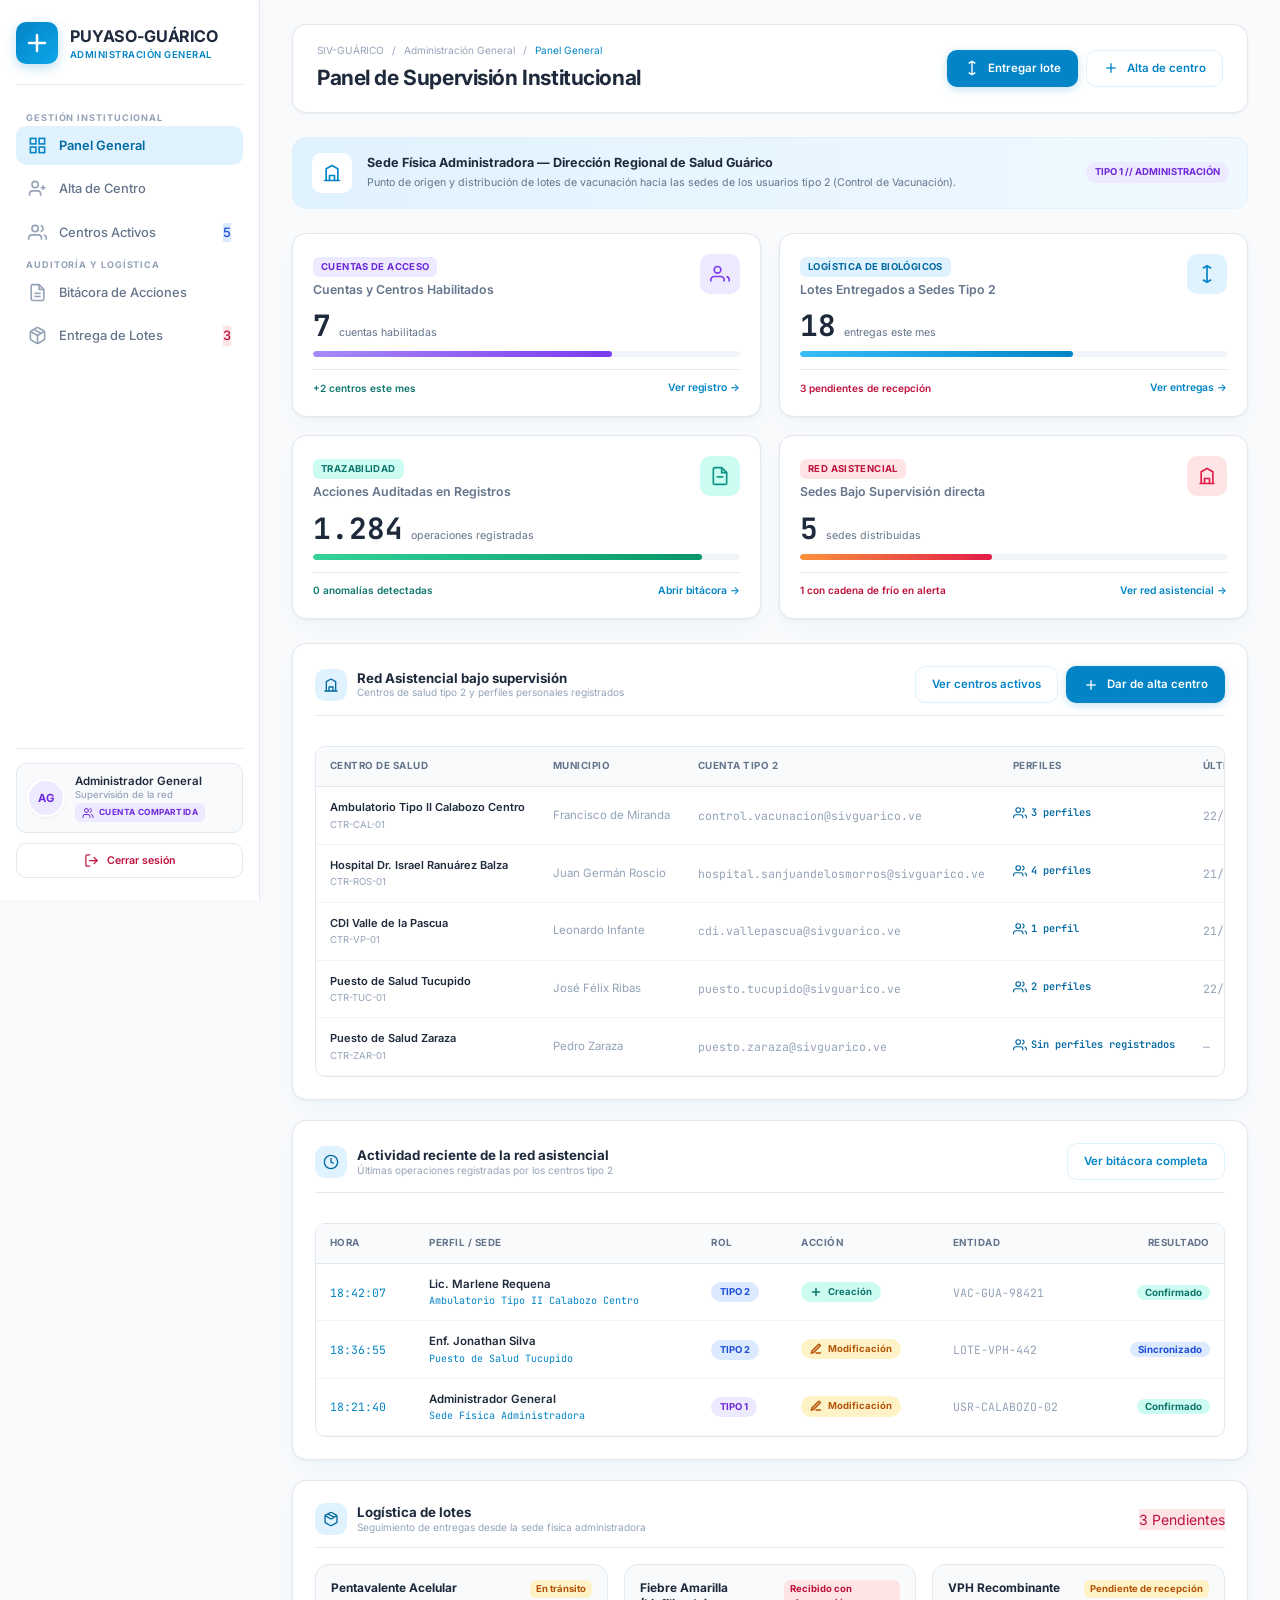
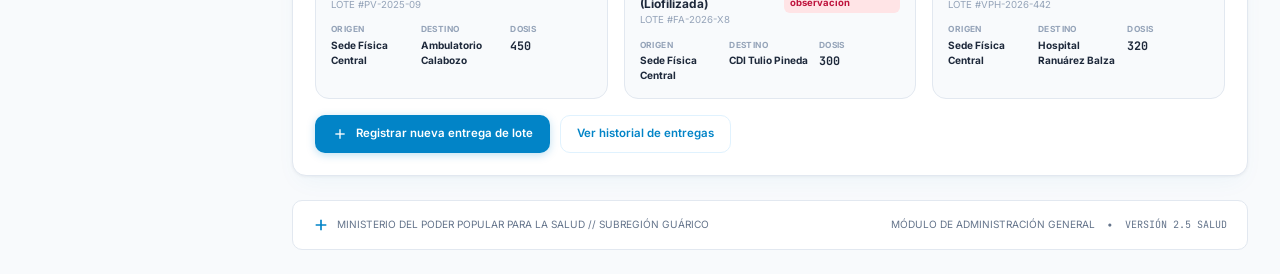
==== commit 12221c42: "Agrega perfiles por centro y flujo operativo del tipo 2 - Acceso del tipo 2 en dos pasos: cuenta del" ====
--- a/vistas/admin/index.html
+++ b/vistas/admin/index.html
@@ -65,7 +65,7 @@
                                     <line x1="19" y1="8" x2="19" y2="14"></line>
                                     <line x1="22" y1="11" x2="16" y2="11"></line>
                                 </svg>
-                                <span>Crear Usuario</span>
+                                <span>Alta de Centro</span>
                             </a>
                         </li>
                         <li class="health-nav-item">
@@ -76,8 +76,8 @@
                                     <path d="M23 21v-2a4 4 0 0 0-3-3.87"></path>
                                     <path d="M16 3.13a4 4 0 0 1 0 7.75"></path>
                                 </svg>
-                                <span>Usuarios Activos</span>
-                                <span class="nav-tag-badge tag-info">24</span>
+                                <span>Centros Activos</span>
+                                <span class="nav-tag-badge tag-info">5</span>
                             </a>
                         </li>
                     </ul>
@@ -110,53 +110,35 @@
                             </a>
                         </li>
                     </ul>
-
-                    <span class="nav-group-label">Módulos Operativos</span>
-                    <ul class="health-nav-list">
-                        <li class="health-nav-item">
-                            <a href="../centro.html" class="health-nav-link" id="nav-sala-situacional">
-                                <svg viewBox="0 0 24 24" fill="none" stroke="currentColor" stroke-width="2">
-                                    <path d="M12 22s8-4 8-10V5l-8-3-8 3v7c0 6 8 10 8 10z"></path>
-                                    <path d="m9 12 2 2 4-4"></path>
-                                </svg>
-                                <span>Sala Situacional</span>
-                            </a>
-                        </li>
-                        <li class="health-nav-item">
-                            <a href="../inventario.html" class="health-nav-link" id="nav-inventario">
-                                <svg viewBox="0 0 24 24" fill="none" stroke="currentColor" stroke-width="2">
-                                    <path d="m7.5 4.27 9 5.15"></path>
-                                    <path
-                                        d="M21 8a2 2 0 0 0-1-1.73l-7-4a2 2 0 0 0-2 0l-7 4A2 2 0 0 0 3 8v8a2 2 0 0 0 1 1.73l7 4a2 2 0 0 0 2 0l7-4A2 2 0 0 0 21 16Z">
-                                    </path>
-                                    <path d="m3.3 7 8.7 5 8.7-5"></path>
-                                    <path d="M12 22V12"></path>
-                                </svg>
-                                <span>Inventario</span>
-                            </a>
-                        </li>
-                        <li class="health-nav-item">
-                            <a href="../personal.html" class="health-nav-link" id="nav-personal">
-                                <svg viewBox="0 0 24 24" fill="none" stroke="currentColor" stroke-width="2">
+                </nav>
+
+                <div class="sidebar-footer-block">
+                    <div class="sidebar-session-card">
+                        <div class="sidebar-session-avatar is-shared">AG</div>
+                        <div class="sidebar-session-text">
+                            <span class="sidebar-session-name">Administrador General</span>
+                            <span class="sidebar-session-sub">Supervisión de la red</span>
+                            <span class="sidebar-shared-badge">
+                                <svg viewBox="0 0 24 24" fill="none" stroke="currentColor" stroke-width="2"
+                                    stroke-linecap="round" stroke-linejoin="round">
                                     <path d="M16 21v-2a4 4 0 0 0-4-4H6a4 4 0 0 0-4 4v2"></path>
                                     <circle cx="9" cy="7" r="4"></circle>
                                     <path d="M22 21v-2a4 4 0 0 0-3-3.87"></path>
                                     <path d="M16 3.13a4 4 0 0 1 0 7.75"></path>
                                 </svg>
-                                <span>Personal</span>
-                            </a>
-                        </li>
-                    </ul>
-                </nav>
-
-                <div class="sidebar-center-perfil">
-                    <div class="center-perfil-card">
-                        <div class="center-avatar-circle">EC</div>
-                        <div class="center-info-text">
-                            <span class="center-name">Dra. Elena Cordero</span>
-                            <span class="center-role">Administrador General</span>
-                        </div>
-                    </div>
+                                Cuenta compartida
+                            </span>
+                        </div>
+                    </div>
+                    <button type="button" class="sidebar-logout" data-siv-logout="../login.html">
+                        <svg viewBox="0 0 24 24" fill="none" stroke="currentColor" stroke-width="2"
+                            stroke-linecap="round" stroke-linejoin="round">
+                            <path d="M9 21H5a2 2 0 0 1-2-2V5a2 2 0 0 1 2-2h4"></path>
+                            <polyline points="16 17 21 12 16 7"></polyline>
+                            <line x1="21" y1="12" x2="9" y2="12"></line>
+                        </svg>
+                        <span>Cerrar sesión</span>
+                    </button>
                 </div>
             </div>
         </aside>
@@ -191,7 +173,7 @@
                                 <line x1="12" y1="5" x2="12" y2="19"></line>
                                 <line x1="5" y1="12" x2="19" y2="12"></line>
                             </svg>
-                            <span>Nuevo usuario</span>
+                            <span>Alta de centro</span>
                         </a>
                     </div>
                 </div>
@@ -225,7 +207,7 @@
                     <div class="kpi-card-top">
                         <div>
                             <span class="kpi-category-badge kpi-badge-purple">CUENTAS DE ACCESO</span>
-                            <h3 class="kpi-card-title">Usuarios Activos en la Plataforma</h3>
+                            <h3 class="kpi-card-title">Cuentas y Centros Habilitados</h3>
                         </div>
                         <div class="kpi-icon-pill icon-purple">
                             <svg viewBox="0 0 24 24" fill="none" stroke="currentColor" stroke-width="2">
@@ -236,14 +218,14 @@
                         </div>
                     </div>
                     <div class="kpi-metric-row">
-                        <span class="kpi-metric-number">24</span>
+                        <span class="kpi-metric-number">7</span>
                         <span class="kpi-metric-unit">cuentas habilitadas</span>
                     </div>
                     <div class="kpi-health-progress">
-                        <div class="kpi-progress-bar bar-purple" style="width: 82%;"></div>
+                        <div class="kpi-progress-bar bar-purple" style="width: 70%;"></div>
                     </div>
                     <div class="kpi-card-footer">
-                        <span class="trend-badge trend-up">+3 este mes</span>
+                        <span class="trend-badge trend-up">+2 centros este mes</span>
                         <a href="usuarios-activos.html" class="kpi-footer-link">Ver registro &rarr;</a>
                     </div>
                 </article>
@@ -322,38 +304,202 @@
                     </div>
                     <div class="kpi-card-footer">
                         <span class="trend-badge trend-alert">1 con cadena de frío en alerta</span>
-                        <a href="../inventario.html" class="kpi-footer-link">Ver inventario &rarr;</a>
+                        <a href="#red-asistencial" class="kpi-footer-link">Ver red asistencial &rarr;</a>
                     </div>
                 </article>
             </section>
 
             <!-- ==========================================================
-                 REJILLA DE SUPERVISIÓN: ACTIVIDAD + LOGÍSTICA
+                 VISTAS SEGMENTADAS DEL PANEL GENERAL
+                 Se leen por secciones de ancho completo para facilitar el
+                 desplazamiento vertical y reducir la densidad lateral.
                  ========================================================== -->
-            <div class="health-dashboard-grid">
-
-                <!-- Actividad reciente de la red -->
-                <section class="health-panel">
-                    <div class="health-panel-header">
-                        <div class="panel-title-with-icon">
-                            <svg class="icon-22" viewBox="0 0 24 24" fill="none" stroke="currentColor" stroke-width="2">
-                                <circle cx="12" cy="12" r="10"></circle>
-                                <polyline points="12 6 12 12 16 14"></polyline>
-                            </svg>
+            <div class="admin-dashboard-sections">
+
+                <!-- RED ASISTENCIAL BAJO SUPERVISIÓN -->
+                <section class="health-panel" id="red-asistencial">
+                    <div class="admin-section-header">
+                        <div class="admin-section-heading">
+                            <div class="admin-section-icon">
+                                <svg viewBox="0 0 24 24" fill="none" stroke="currentColor" stroke-width="2"
+                                    stroke-linecap="round" stroke-linejoin="round">
+                                    <path d="M3 21h18M5 21V7l7-4 7 4v14"></path>
+                                    <path d="M9 21v-6h6v6"></path>
+                                </svg>
+                            </div>
                             <div>
-                                <h2 class="panel-heading">Actividad Reciente de la Red Asistencial</h2>
-                                <p class="panel-subheading">Últimas operaciones registradas por las sedes tipo 2</p>
-                            </div>
-                        </div>
-                        <a href="auditoria.html" class="nav-tag-badge tag-info">Ver bitácora completa</a>
+                                <h2 class="admin-section-title">Red Asistencial bajo supervisión</h2>
+                                <p class="admin-section-desc">Centros de salud tipo 2 y perfiles personales registrados</p>
+                            </div>
+                        </div>
+                        <div class="header-btn-group">
+                            <a href="usuarios-activos.html" class="btn-health btn-health-outline">
+                                <span>Ver centros activos</span>
+                            </a>
+                            <a href="usuarios-nuevos.html" class="btn-health btn-health-primary">
+                                <svg viewBox="0 0 24 24" fill="none" stroke="currentColor" stroke-width="2">
+                                    <line x1="12" y1="5" x2="12" y2="19"></line>
+                                    <line x1="5" y1="12" x2="19" y2="12"></line>
+                                </svg>
+                                <span>Dar de alta centro</span>
+                            </a>
+                        </div>
                     </div>
 
                     <div class="health-table-container">
                         <table class="health-table">
                             <thead>
                                 <tr>
+                                    <th>CENTRO DE SALUD</th>
+                                    <th>MUNICIPIO</th>
+                                    <th>CUENTA TIPO 2</th>
+                                    <th>PERFILES</th>
+                                    <th>ÚLTIMO ACCESO</th>
+                                    <th class="text-right">ESTADO</th>
+                                </tr>
+                            </thead>
+                            <tbody>
+                                <tr>
+                                    <td>
+                                        <div class="admin-network-cell">
+                                            <span class="admin-network-name">Ambulatorio Tipo II Calabozo Centro</span>
+                                            <span class="admin-network-sub">CTR-CAL-01</span>
+                                        </div>
+                                    </td>
+                                    <td class="text-muted">Francisco de Miranda</td>
+                                    <td class="font-mono text-muted">control.vacunacion@sivguarico.ve</td>
+                                    <td><span class="admin-network-profiles">
+                                            <svg viewBox="0 0 24 24" fill="none" stroke="currentColor" stroke-width="2"
+                                                style="width:14px;height:14px;">
+                                                <path d="M17 21v-2a4 4 0 0 0-4-4H5a4 4 0 0 0-4 4v2"></path>
+                                                <circle cx="9" cy="7" r="4"></circle>
+                                                <path d="M23 21v-2a4 4 0 0 0-3-3.87"></path>
+                                                <path d="M16 3.13a4 4 0 0 1 0 7.75"></path>
+                                            </svg>
+                                            3 perfiles
+                                        </span></td>
+                                    <td class="font-mono text-muted">22/10/2026 08:14</td>
+                                    <td class="text-right"><span class="badge-health-pill badge-optimal">Activo</span></td>
+                                </tr>
+                                <tr>
+                                    <td>
+                                        <div class="admin-network-cell">
+                                            <span class="admin-network-name">Hospital Dr. Israel Ranuárez Balza</span>
+                                            <span class="admin-network-sub">CTR-ROS-01</span>
+                                        </div>
+                                    </td>
+                                    <td class="text-muted">Juan Germán Roscio</td>
+                                    <td class="font-mono text-muted">hospital.sanjuandelosmorros@sivguarico.ve</td>
+                                    <td><span class="admin-network-profiles">
+                                            <svg viewBox="0 0 24 24" fill="none" stroke="currentColor" stroke-width="2"
+                                                style="width:14px;height:14px;">
+                                                <path d="M17 21v-2a4 4 0 0 0-4-4H5a4 4 0 0 0-4 4v2"></path>
+                                                <circle cx="9" cy="7" r="4"></circle>
+                                                <path d="M23 21v-2a4 4 0 0 0-3-3.87"></path>
+                                                <path d="M16 3.13a4 4 0 0 1 0 7.75"></path>
+                                            </svg>
+                                            4 perfiles
+                                        </span></td>
+                                    <td class="font-mono text-muted">21/10/2026 14:20</td>
+                                    <td class="text-right"><span class="badge-health-pill badge-optimal">Activo</span></td>
+                                </tr>
+                                <tr>
+                                    <td>
+                                        <div class="admin-network-cell">
+                                            <span class="admin-network-name">CDI Valle de la Pascua</span>
+                                            <span class="admin-network-sub">CTR-VP-01</span>
+                                        </div>
+                                    </td>
+                                    <td class="text-muted">Leonardo Infante</td>
+                                    <td class="font-mono text-muted">cdi.vallepascua@sivguarico.ve</td>
+                                    <td><span class="admin-network-profiles">
+                                            <svg viewBox="0 0 24 24" fill="none" stroke="currentColor" stroke-width="2"
+                                                style="width:14px;height:14px;">
+                                                <path d="M17 21v-2a4 4 0 0 0-4-4H5a4 4 0 0 0-4 4v2"></path>
+                                                <circle cx="9" cy="7" r="4"></circle>
+                                                <path d="M23 21v-2a4 4 0 0 0-3-3.87"></path>
+                                                <path d="M16 3.13a4 4 0 0 1 0 7.75"></path>
+                                            </svg>
+                                            1 perfil
+                                        </span></td>
+                                    <td class="font-mono text-muted">21/10/2026 16:35</td>
+                                    <td class="text-right"><span class="badge-health-pill badge-optimal">Activo</span></td>
+                                </tr>
+                                <tr>
+                                    <td>
+                                        <div class="admin-network-cell">
+                                            <span class="admin-network-name">Puesto de Salud Tucupido</span>
+                                            <span class="admin-network-sub">CTR-TUC-01</span>
+                                        </div>
+                                    </td>
+                                    <td class="text-muted">José Félix Ribas</td>
+                                    <td class="font-mono text-muted">puesto.tucupido@sivguarico.ve</td>
+                                    <td><span class="admin-network-profiles">
+                                            <svg viewBox="0 0 24 24" fill="none" stroke="currentColor" stroke-width="2"
+                                                style="width:14px;height:14px;">
+                                                <path d="M17 21v-2a4 4 0 0 0-4-4H5a4 4 0 0 0-4 4v2"></path>
+                                                <circle cx="9" cy="7" r="4"></circle>
+                                                <path d="M23 21v-2a4 4 0 0 0-3-3.87"></path>
+                                                <path d="M16 3.13a4 4 0 0 1 0 7.75"></path>
+                                            </svg>
+                                            2 perfiles
+                                        </span></td>
+                                    <td class="font-mono text-muted">22/10/2026 07:48</td>
+                                    <td class="text-right"><span class="badge-health-pill badge-optimal">Activo</span></td>
+                                </tr>
+                                <tr>
+                                    <td>
+                                        <div class="admin-network-cell">
+                                            <span class="admin-network-name">Puesto de Salud Zaraza</span>
+                                            <span class="admin-network-sub">CTR-ZAR-01</span>
+                                        </div>
+                                    </td>
+                                    <td class="text-muted">Pedro Zaraza</td>
+                                    <td class="font-mono text-muted">puesto.zaraza@sivguarico.ve</td>
+                                    <td><span class="admin-network-profiles">
+                                            <svg viewBox="0 0 24 24" fill="none" stroke="currentColor" stroke-width="2"
+                                                style="width:14px;height:14px;">
+                                                <path d="M17 21v-2a4 4 0 0 0-4-4H5a4 4 0 0 0-4 4v2"></path>
+                                                <circle cx="9" cy="7" r="4"></circle>
+                                                <path d="M23 21v-2a4 4 0 0 0-3-3.87"></path>
+                                                <path d="M16 3.13a4 4 0 0 1 0 7.75"></path>
+                                            </svg>
+                                            Sin perfiles registrados
+                                        </span></td>
+                                    <td class="font-mono text-muted">—</td>
+                                    <td class="text-right"><span class="badge-health-pill badge-warning">Sin perfiles</span></td>
+                                </tr>
+                            </tbody>
+                        </table>
+                    </div>
+                </section>
+
+                <!-- ACTIVIDAD RECIENTE -->
+                <section class="health-panel">
+                    <div class="admin-section-header">
+                        <div class="admin-section-heading">
+                            <div class="admin-section-icon">
+                                <svg viewBox="0 0 24 24" fill="none" stroke="currentColor" stroke-width="2">
+                                    <circle cx="12" cy="12" r="10"></circle>
+                                    <polyline points="12 6 12 12 16 14"></polyline>
+                                </svg>
+                            </div>
+                            <div>
+                                <h2 class="admin-section-title">Actividad reciente de la red asistencial</h2>
+                                <p class="admin-section-desc">Últimas operaciones registradas por los centros tipo 2</p>
+                            </div>
+                        </div>
+                        <a href="auditoria.html" class="btn-health btn-health-outline">
+                            <span>Ver bitácora completa</span>
+                        </a>
+                    </div>
+
+                    <div class="health-table-container">
+                        <table class="health-table">
+                            <thead>
+                                <tr>
                                     <th>HORA</th>
-                                    <th>SEDE / USUARIO</th>
+                                    <th>PERFIL / SEDE</th>
                                     <th>ROL</th>
                                     <th>ACCIÓN</th>
                                     <th>ENTIDAD</th>
@@ -366,7 +512,7 @@
                                     <td>
                                         <div class="patient-cell">
                                             <span class="patient-name">Lic. Marlene Requena</span>
-                                            <span class="patient-id">Ambulatorio Calabozo Centro</span>
+                                            <span class="patient-id">Ambulatorio Tipo II Calabozo Centro</span>
                                         </div>
                                     </td>
                                     <td><span class="role-chip role-chip-vacunacion">TIPO 2</span></td>
@@ -404,31 +550,10 @@
                                 </tr>
 
                                 <tr>
-                                    <td class="font-mono text-warning">18:29:12</td>
-                                    <td>
-                                        <div class="patient-cell">
-                                            <span class="patient-name">Lic. Yaritza Pantoja</span>
-                                            <span class="patient-id">CDI Simón Bolívar — V. de la Pascua</span>
-                                        </div>
-                                    </td>
-                                    <td><span class="role-chip role-chip-vacunacion">TIPO 2</span></td>
-                                    <td><span class="audit-action audit-delete">
-                                            <svg viewBox="0 0 24 24" fill="none" stroke="currentColor" stroke-width="3"
-                                                stroke-linecap="round">
-                                                <polyline points="3 6 5 6 21 6"></polyline>
-                                                <path d="M19 6v14a2 2 0 0 1-2 2H7a2 2 0 0 1-2-2V6"></path>
-                                            </svg>
-                                            Eliminación
-                                        </span></td>
-                                    <td class="font-mono text-muted">REG-DUPLICADO-118</td>
-                                    <td class="text-right"><span class="badge-health-pill badge-warning">En revisión</span></td>
-                                </tr>
-
-                                <tr>
                                     <td class="font-mono text-primary">18:21:40</td>
                                     <td>
                                         <div class="patient-cell">
-                                            <span class="patient-name">Dra. Elena Cordero</span>
+                                            <span class="patient-name">Administrador General</span>
                                             <span class="patient-id">Sede Física Administradora</span>
                                         </div>
                                     </td>
@@ -444,159 +569,119 @@
                                     <td class="font-mono text-muted">USR-CALABOZO-02</td>
                                     <td class="text-right"><span class="badge-health-pill badge-optimal">Confirmado</span></td>
                                 </tr>
-
-                                <tr>
-                                    <td class="font-mono text-primary">18:10:03</td>
-                                    <td>
-                                        <div class="patient-cell">
-                                            <span class="patient-name">Enf. Carlos Guache</span>
-                                            <span class="patient-id">Hospital Ranuárez Balza — Roscio</span>
-                                        </div>
-                                    </td>
-                                    <td><span class="role-chip role-chip-vacunacion">TIPO 2</span></td>
-                                    <td><span class="audit-action audit-create">
-                                            <svg viewBox="0 0 24 24" fill="none" stroke="currentColor" stroke-width="3"
-                                                stroke-linecap="round">
-                                                <line x1="12" y1="5" x2="12" y2="19"></line>
-                                                <line x1="5" y1="12" x2="19" y2="12"></line>
-                                            </svg>
-                                            Creación
-                                        </span></td>
-                                    <td class="font-mono text-muted">VAC-GUA-98420</td>
-                                    <td class="text-right"><span class="badge-health-pill badge-optimal">Confirmado</span></td>
-                                </tr>
                             </tbody>
                         </table>
                     </div>
                 </section>
 
-                <!-- Estado de la logística de lotes -->
-                <aside class="health-panel">
-                    <div class="health-panel-header">
-                        <div class="panel-title-with-icon">
-                            <svg class="icon-22" viewBox="0 0 24 24" fill="none" stroke="currentColor" stroke-width="2">
-                                <path d="m7.5 4.27 9 5.15"></path>
-                                <path
-                                    d="M21 8a2 2 0 0 0-1-1.73l-7-4a2 2 0 0 0-2 0l-7 4A2 2 0 0 0 3 8v8a2 2 0 0 0 1 1.73l7 4a2 2 0 0 0 2 0l7-4A2 2 0 0 0 21 16Z">
-                                </path>
-                                <path d="m3.3 7 8.7 5 8.7-5"></path>
+                <!-- LOGÍSTICA DE LOTES -->
+                <section class="health-panel">
+                    <div class="admin-section-header">
+                        <div class="admin-section-heading">
+                            <div class="admin-section-icon">
+                                <svg viewBox="0 0 24 24" fill="none" stroke="currentColor" stroke-width="2">
+                                    <path d="m7.5 4.27 9 5.15"></path>
+                                    <path
+                                        d="M21 8a2 2 0 0 0-1-1.73l-7-4a2 2 0 0 0-2 0l-7 4A2 2 0 0 0 3 8v8a2 2 0 0 0 1 1.73l7 4a2 2 0 0 0 2 0l7-4A2 2 0 0 0 21 16Z">
+                                    </path>
+                                    <path d="m3.3 7 8.7 5 8.7-5"></path>
+                                </svg>
+                            </div>
+                            <div>
+                                <h2 class="admin-section-title">Logística de lotes</h2>
+                                <p class="admin-section-desc">Seguimiento de entregas desde la sede física administradora</p>
+                            </div>
+                        </div>
+                        <span class="nav-tag-badge tag-alert">3 Pendientes</span>
+                    </div>
+
+                    <div class="admin-lot-grid">
+                        <article class="admin-lot-card">
+                            <div class="admin-lot-card-top">
+                                <div>
+                                    <div class="admin-lot-card-title">Pentavalente Acelular</div>
+                                    <div class="admin-lot-card-sub">LOTE #PV-2025-09</div>
+                                </div>
+                                <span class="batch-expiry-badge expiry-amber">En tránsito</span>
+                            </div>
+                            <div class="admin-lot-meta">
+                                <div class="admin-lot-meta-item">
+                                    <span class="admin-lot-meta-label">Origen</span>
+                                    <span class="admin-lot-meta-value" style="font-size:0.72rem;font-family:inherit;">Sede Física Central</span>
+                                </div>
+                                <div class="admin-lot-meta-item">
+                                    <span class="admin-lot-meta-label">Destino</span>
+                                    <span class="admin-lot-meta-value" style="font-size:0.72rem;font-family:inherit;">Ambulatorio Calabozo</span>
+                                </div>
+                                <div class="admin-lot-meta-item">
+                                    <span class="admin-lot-meta-label">Dosis</span>
+                                    <span class="admin-lot-meta-value">450</span>
+                                </div>
+                            </div>
+                        </article>
+
+                        <article class="admin-lot-card">
+                            <div class="admin-lot-card-top">
+                                <div>
+                                    <div class="admin-lot-card-title">Fiebre Amarilla (Liofilizada)</div>
+                                    <div class="admin-lot-card-sub">LOTE #FA-2026-X8</div>
+                                </div>
+                                <span class="batch-expiry-badge expiry-red">Recibido con observación</span>
+                            </div>
+                            <div class="admin-lot-meta">
+                                <div class="admin-lot-meta-item">
+                                    <span class="admin-lot-meta-label">Origen</span>
+                                    <span class="admin-lot-meta-value" style="font-size:0.72rem;font-family:inherit;">Sede Física Central</span>
+                                </div>
+                                <div class="admin-lot-meta-item">
+                                    <span class="admin-lot-meta-label">Destino</span>
+                                    <span class="admin-lot-meta-value" style="font-size:0.72rem;font-family:inherit;">CDI Tulio Pineda</span>
+                                </div>
+                                <div class="admin-lot-meta-item">
+                                    <span class="admin-lot-meta-label">Dosis</span>
+                                    <span class="admin-lot-meta-value">300</span>
+                                </div>
+                            </div>
+                        </article>
+
+                        <article class="admin-lot-card">
+                            <div class="admin-lot-card-top">
+                                <div>
+                                    <div class="admin-lot-card-title">VPH Recombinante</div>
+                                    <div class="admin-lot-card-sub">LOTE #VPH-2026-442</div>
+                                </div>
+                                <span class="batch-expiry-badge expiry-amber">Pendiente de recepción</span>
+                            </div>
+                            <div class="admin-lot-meta">
+                                <div class="admin-lot-meta-item">
+                                    <span class="admin-lot-meta-label">Origen</span>
+                                    <span class="admin-lot-meta-value" style="font-size:0.72rem;font-family:inherit;">Sede Física Central</span>
+                                </div>
+                                <div class="admin-lot-meta-item">
+                                    <span class="admin-lot-meta-label">Destino</span>
+                                    <span class="admin-lot-meta-value" style="font-size:0.72rem;font-family:inherit;">Hospital Ranuárez Balza</span>
+                                </div>
+                                <div class="admin-lot-meta-item">
+                                    <span class="admin-lot-meta-label">Dosis</span>
+                                    <span class="admin-lot-meta-value">320</span>
+                                </div>
+                            </div>
+                        </article>
+                    </div>
+
+                    <div style="margin-top:16px;display:flex;gap:10px;flex-wrap:wrap;">
+                        <a href="lotes-entrega.html" class="btn-health btn-health-primary">
+                            <svg viewBox="0 0 24 24" fill="none" stroke="currentColor" stroke-width="2">
+                                <line x1="12" y1="5" x2="12" y2="19"></line>
+                                <line x1="5" y1="12" x2="19" y2="12"></line>
                             </svg>
-                            <div>
-                                <h2 class="panel-heading">Entrega de Lotes</h2>
-                                <p class="panel-subheading">Flujo sede física &rarr; sedes tipo 2</p>
-                            </div>
-                        </div>
-                        <span class="nav-tag-badge tag-alert">3 Pendientes</span>
-                    </div>
-
-                    <div class="vaccine-batch-alerts-feed">
-
-                        <div class="batch-card warning-left">
-                            <div class="batch-card-top">
-                                <div>
-                                    <div class="batch-vaccine-name">Pentavalente Acelular</div>
-                                    <span class="batch-code-pill">LOTE #PV-2025-09</span>
-                                </div>
-                                <span class="batch-expiry-badge expiry-amber">En tránsito</span>
-                            </div>
-                            <div class="batch-details-grid">
-                                <div class="delivery-flow">
-                                    <span class="delivery-node">
-                                        <svg viewBox="0 0 24 24" fill="none" stroke="currentColor" stroke-width="2">
-                                            <path d="M3 21h18M5 21V7l7-4 7 4v14"></path>
-                                        </svg>
-                                        Sede Física Central
-                                    </span>
-                                    <span class="delivery-arrow">
-                                        <svg viewBox="0 0 24 24" fill="none" stroke="currentColor" stroke-width="2">
-                                            <line x1="5" y1="12" x2="19" y2="12"></line>
-                                            <polyline points="12 5 19 12 12 19"></polyline>
-                                        </svg>
-                                    </span>
-                                    <span class="delivery-node">
-                                        <svg viewBox="0 0 24 24" fill="none" stroke="currentColor" stroke-width="2">
-                                            <path d="M3 21h18M5 21V7l7-4 7 4v14"></path>
-                                        </svg>
-                                        Ambulatorio Calabozo
-                                    </span>
-                                </div>
-                                <div class="batch-row">
-                                    <span>Dosis:</span>
-                                    <strong class="text-warning">450 dosis</strong>
-                                </div>
-                                <div class="batch-row">
-                                    <span>Condición de traslado:</span>
-                                    <span>Termo PQS // +4.2°C</span>
-                                </div>
-                            </div>
-                            <div class="batch-action-buttons">
-                                <button class="btn-batch-micro btn-batch-gray" type="button">Detalle</button>
-                            </div>
-                        </div>
-
-                        <div class="batch-card">
-                            <div class="batch-card-top">
-                                <div>
-                                    <div class="batch-vaccine-name">Fiebre Amarilla (Liofilizada)</div>
-                                    <span class="batch-code-pill">LOTE #FA-2026-X8</span>
-                                </div>
-                                <span class="batch-expiry-badge expiry-red">Recibido con observación</span>
-                            </div>
-                            <div class="batch-details-grid">
-                                <div class="batch-row">
-                                    <span>Destino:</span>
-                                    <span>CDI Tulio Pineda — Zaraza</span>
-                                </div>
-                                <div class="batch-row">
-                                    <span>Dosis:</span>
-                                    <strong>300 dosis</strong>
-                                </div>
-                                <div class="batch-row">
-                                    <span>Recibió:</span>
-                                    <span>Lic. Ramón Arveláez</span>
-                                </div>
-                            </div>
-                            <div class="batch-action-buttons">
-                                <button class="btn-batch-micro btn-batch-amber" type="button">Gestionar observación</button>
-                            </div>
-                        </div>
-
-                        <div class="batch-card warning-left">
-                            <div class="batch-card-top">
-                                <div>
-                                    <div class="batch-vaccine-name">VPH Recombinante</div>
-                                    <span class="batch-code-pill">LOTE #VPH-2026-442</span>
-                                </div>
-                                <span class="batch-expiry-badge expiry-amber">Pendiente de recepción</span>
-                            </div>
-                            <div class="batch-details-grid">
-                                <div class="batch-row">
-                                    <span>Destino:</span>
-                                    <span>Hospital Ranuárez Balza — Roscio</span>
-                                </div>
-                                <div class="batch-row">
-                                    <span>Dosis:</span>
-                                    <strong class="text-warning">320 dosis</strong>
-                                </div>
-                                <div class="batch-row">
-                                    <span>Fecha de entrega:</span>
-                                    <span class="font-mono">22/10/2026</span>
-                                </div>
-                            </div>
-                            <div class="batch-action-buttons">
-                                <button class="btn-batch-micro btn-batch-gray" type="button">Detalle</button>
-                            </div>
-                        </div>
-                    </div>
-
-                    <a href="lotes-entrega.html" class="btn-health btn-health-primary btn-health-block">
-                        <svg viewBox="0 0 24 24" fill="none" stroke="currentColor" stroke-width="2">
-                            <line x1="12" y1="5" x2="12" y2="19"></line>
-                            <line x1="5" y1="12" x2="19" y2="12"></line>
-                        </svg>
-                        <span>Registrar nueva entrega de lote</span>
-                    </a>
-                </aside>
+                            <span>Registrar nueva entrega de lote</span>
+                        </a>
+                        <a href="lotes-entrega.html" class="btn-health btn-health-outline">
+                            <span>Ver historial de entregas</span>
+                        </a>
+                    </div>
+                </section>
             </div>
 
             <!-- ==========================================================
@@ -620,6 +705,17 @@
     </div>
 
     <script src="../js/ui.js"></script>
+    <script>
+        (function () {
+            'use strict';
+            if (window.SIV && typeof SIV.marcarNavegacionActiva === 'function') {
+                SIV.marcarNavegacionActiva('.health-nav-link');
+            }
+            if (window.SIV && typeof SIV.enlazarCierreSesion === 'function') {
+                SIV.enlazarCierreSesion();
+            }
+        })();
+    </script>
 </body>
 
 </html>
--- a/vistas/css/centro.css
+++ b/vistas/css/centro.css
@@ -2488,18 +2488,31 @@
     width: 14px;
     height: 14px;
     transition: transform var(--trans-fast);
-}
-
+    transform: rotate(180deg);
+}
+
+/* Plegada: la flecha apunta hacia abajo (invita a desplegar). */
 .demo-cred-toggle.is-collapsed svg {
-    transform: rotate(180deg);
+    transform: rotate(0deg);
 }
 
 .demo-cred-list {
     display: flex;
     flex-direction: column;
+    max-height: 58vh;
+    overflow-y: auto;
 }
 
 .demo-cred-list.is-collapsed {
+    display: none;
+}
+
+/* Plegada: sólo se ve la barra de título, sin borde inferior ni pista. */
+.demo-credentials.is-collapsed .demo-cred-header {
+    border-bottom: none;
+}
+
+.demo-credentials.is-collapsed .demo-cred-hint {
     display: none;
 }
 
@@ -2556,6 +2569,42 @@
     color: var(--color-texto-muted);
 }
 
+/* Subgrupo con los perfiles personales de la cuenta de centro (tipo 2) */
+.demo-cred-subgroup {
+    display: flex;
+    flex-direction: column;
+    background: var(--bg-app);
+    border-bottom: 1px solid #f1f5f9;
+}
+
+.demo-cred-subgroup-title {
+    padding: 7px 14px 5px;
+    font-size: 0.6rem;
+    font-weight: 700;
+    text-transform: uppercase;
+    letter-spacing: 0.06em;
+    color: var(--color-texto-muted);
+}
+
+.demo-cred-item.is-sub {
+    padding: 8px 14px 8px 22px;
+    background: transparent;
+}
+
+.demo-cred-item.is-sub .demo-cred-role {
+    font-size: 0.68rem;
+}
+
+.demo-cred-sub-tag {
+    font-family: var(--font-mono);
+    font-size: 0.56rem;
+    font-weight: 700;
+    padding: 1px 5px;
+    border-radius: 4px;
+    background: var(--salud-morado-claro);
+    color: var(--salud-morado-texto);
+}
+
 /* ==========================================================================
    16. NOTIFICACIONES FLOTANTES (TOASTS)
    ========================================================================== */
@@ -3185,3 +3234,707 @@
         width: 100%;
     }
 }
+
+/* ==========================================================================
+   19. PIE DE LA BARRA LATERAL: SESIÓN ACTIVA Y CIERRE DE SESIÓN
+   --------------------------------------------------------------------------
+   Bloque único al pie de la barra lateral. Muestra quién está operando
+   (perfil personal en tipo 2 / rol compartido en tipo 1) y el botón de
+   cierre de sesión.
+   ========================================================================== */
+
+.sidebar-footer-block {
+    display: flex;
+    flex-direction: column;
+    gap: 10px;
+    padding-top: 14px;
+    border-top: 1px solid var(--border-color);
+}
+
+.sidebar-session-card {
+    display: flex;
+    align-items: center;
+    gap: 10px;
+    padding: 10px;
+    background: var(--bg-app);
+    border: 1px solid var(--border-color);
+    border-radius: var(--radius-md);
+}
+
+.sidebar-session-avatar {
+    width: 38px;
+    height: 38px;
+    border-radius: 50%;
+    display: flex;
+    align-items: center;
+    justify-content: center;
+    font-weight: 700;
+    font-size: 0.8rem;
+    letter-spacing: 0.02em;
+    background: var(--color-primario-claro);
+    color: var(--color-primario-oscuro);
+    border: 2px solid #ffffff;
+    box-shadow: var(--shadow-sm);
+    flex-shrink: 0;
+}
+
+.sidebar-session-avatar.is-shared {
+    background: var(--salud-morado-claro);
+    color: var(--salud-morado-texto);
+}
+
+.sidebar-session-text {
+    display: flex;
+    flex-direction: column;
+    min-width: 0;
+}
+
+.sidebar-session-name {
+    font-size: 0.82rem;
+    font-weight: 600;
+    color: var(--color-texto);
+    line-height: 1.3;
+    overflow: hidden;
+    text-overflow: ellipsis;
+    white-space: nowrap;
+}
+
+.sidebar-session-sub {
+    font-size: 0.68rem;
+    font-weight: 500;
+    color: var(--color-texto-muted);
+    line-height: 1.3;
+    overflow: hidden;
+    text-overflow: ellipsis;
+    white-space: nowrap;
+}
+
+.sidebar-shared-badge {
+    display: inline-flex;
+    align-items: center;
+    gap: 5px;
+    align-self: flex-start;
+    margin-top: 2px;
+    padding: 3px 7px;
+    border-radius: var(--radius-sm);
+    background: var(--salud-morado-claro);
+    color: var(--salud-morado-texto);
+    font-size: 0.6rem;
+    font-weight: 700;
+    letter-spacing: 0.05em;
+    text-transform: uppercase;
+}
+
+.sidebar-shared-badge svg {
+    width: 12px;
+    height: 12px;
+    flex-shrink: 0;
+}
+
+.sidebar-logout {
+    display: flex;
+    align-items: center;
+    justify-content: center;
+    gap: 8px;
+    width: 100%;
+    padding: 9px 12px;
+    background: #ffffff;
+    border: 1px solid var(--border-color);
+    border-radius: var(--radius-md);
+    color: var(--salud-rojo-texto);
+    font-family: inherit;
+    font-size: 0.76rem;
+    font-weight: 600;
+    cursor: pointer;
+    transition: background var(--trans-fast), border-color var(--trans-fast), color var(--trans-fast);
+}
+
+.sidebar-logout:hover {
+    background: var(--salud-rojo-claro);
+    border-color: var(--salud-rojo);
+    color: var(--salud-rojo);
+}
+
+.sidebar-logout svg {
+    width: 15px;
+    height: 15px;
+    flex-shrink: 0;
+}
+
+/* Los botones de la cabecera nunca parten su etiqueta en dos líneas:
+   el grupo completo baja de renglón cuando no cabe. */
+.header-btn-group .btn-health {
+    white-space: nowrap;
+}
+
+/* ==========================================================================
+   20. SELECCIÓN DE PERFIL PERSONAL (SEGUNDO PASO DEL ACCESO, TIPO 2)
+   --------------------------------------------------------------------------
+   Equivalente al selector de perfiles de Netflix: tras validar la cuenta
+   del centro de salud se elige el perfil personal y se validan el correo
+   y la contraseña propios de esa persona.
+   ========================================================================== */
+
+.auth-step {
+    display: none;
+}
+
+.auth-step.is-visible {
+    display: block;
+    animation: siv-aparece 0.28s ease-out;
+}
+
+@keyframes siv-aparece {
+    from {
+        opacity: 0;
+        transform: translateY(6px);
+    }
+
+    to {
+        opacity: 1;
+        transform: translateY(0);
+    }
+}
+
+.auth-step-title {
+    font-size: 0.98rem;
+    font-weight: 700;
+    color: var(--color-texto);
+    margin-bottom: 2px;
+}
+
+.auth-step-subtitle {
+    font-size: 0.78rem;
+    color: var(--color-texto-muted);
+    margin-bottom: 14px;
+}
+
+.auth-step-center {
+    display: flex;
+    align-items: center;
+    gap: 8px;
+    margin-bottom: 14px;
+    padding: 9px 11px;
+    background: var(--color-primario-subtle);
+    border: 1px solid var(--color-primario-claro);
+    border-radius: var(--radius-md);
+    font-size: 0.74rem;
+    color: var(--color-primario-oscuro);
+    font-weight: 500;
+}
+
+.auth-step-center svg {
+    width: 15px;
+    height: 15px;
+    flex-shrink: 0;
+}
+
+.profile-picker-grid {
+    display: grid;
+    grid-template-columns: repeat(auto-fill, minmax(140px, 1fr));
+    gap: 12px;
+}
+
+.profile-card {
+    display: flex;
+    flex-direction: column;
+    align-items: center;
+    gap: 7px;
+    padding: 14px 10px 12px;
+    background: #ffffff;
+    border: 2px solid var(--border-color);
+    border-radius: var(--radius-lg);
+    cursor: pointer;
+    text-align: center;
+    font-family: inherit;
+    transition: border-color var(--trans-fast), background var(--trans-fast), transform var(--trans-fast),
+        box-shadow var(--trans-fast);
+}
+
+.profile-card:hover {
+    border-color: var(--color-primario);
+    transform: translateY(-2px);
+    box-shadow: var(--shadow-md);
+}
+
+.profile-card.is-selected {
+    border-color: var(--color-primario);
+    background: var(--color-primario-subtle);
+    box-shadow: 0 0 0 3px rgba(2, 132, 199, 0.12);
+}
+
+.profile-card-avatar {
+    width: 56px;
+    height: 56px;
+    border-radius: 50%;
+    display: flex;
+    align-items: center;
+    justify-content: center;
+    font-weight: 700;
+    font-size: 1.02rem;
+    letter-spacing: 0.02em;
+    background: var(--color-primario-claro);
+    color: var(--color-primario-oscuro);
+    border: 2px solid #ffffff;
+    box-shadow: var(--shadow-sm);
+    flex-shrink: 0;
+}
+
+.profile-card.is-jefe .profile-card-avatar {
+    background: var(--salud-morado-claro);
+    color: var(--salud-morado-texto);
+}
+
+.profile-card-name {
+    font-size: 0.8rem;
+    font-weight: 600;
+    color: var(--color-texto);
+    line-height: 1.25;
+}
+
+.profile-card-cargo {
+    font-size: 0.66rem;
+    color: var(--color-texto-muted);
+    line-height: 1.3;
+}
+
+.profile-card-tag {
+    margin-top: 2px;
+    padding: 2px 7px;
+    border-radius: var(--radius-sm);
+    font-size: 0.58rem;
+    font-weight: 700;
+    letter-spacing: 0.05em;
+    text-transform: uppercase;
+    background: var(--bg-card-hover);
+    color: var(--color-texto-secundario);
+}
+
+.profile-card-tag.tag-jefe {
+    background: var(--salud-morado-claro);
+    color: var(--salud-morado-texto);
+}
+
+.profile-credentials-panel {
+    margin-top: 16px;
+    padding: 14px;
+    background: var(--bg-app);
+    border: 1px solid var(--border-color);
+    border-radius: var(--radius-lg);
+}
+
+.profile-credentials-panel .auth-field {
+    margin-bottom: 12px;
+}
+
+.profile-credentials-panel .auth-field:last-of-type {
+    margin-bottom: 14px;
+}
+
+.profile-picker-empty {
+    padding: 18px 14px;
+    text-align: center;
+    border: 1px dashed var(--border-color);
+    border-radius: var(--radius-md);
+    background: var(--bg-app);
+    font-size: 0.78rem;
+    color: var(--color-texto-muted);
+}
+
+.auth-step-actions {
+    display: flex;
+    align-items: center;
+    justify-content: space-between;
+    gap: 10px;
+    margin-top: 14px;
+}
+
+.auth-back-btn {
+    display: inline-flex;
+    align-items: center;
+    gap: 6px;
+    padding: 7px 11px;
+    background: transparent;
+    border: 1px solid var(--border-color);
+    border-radius: var(--radius-md);
+    color: var(--color-texto-secundario);
+    font-family: inherit;
+    font-size: 0.75rem;
+    font-weight: 600;
+    cursor: pointer;
+    transition: background var(--trans-fast), border-color var(--trans-fast);
+}
+
+.auth-back-btn:hover {
+    background: var(--bg-card-hover);
+    border-color: var(--color-primario);
+    color: var(--color-primario-oscuro);
+}
+
+.auth-back-btn svg {
+    width: 14px;
+    height: 14px;
+}
+
+/* ==========================================================================
+   21. GESTIÓN DE PERFILES DEL CENTRO DE SALUD (TIPO 2)
+   ========================================================================== */
+
+.profile-manage-banner {
+    display: flex;
+    align-items: center;
+    gap: 12px;
+    padding: 13px 15px;
+    background: var(--color-primario-subtle);
+    border: 1px solid var(--color-primario-claro);
+    border-radius: var(--radius-lg);
+    margin-bottom: 18px;
+}
+
+.profile-manage-banner-icon {
+    width: 38px;
+    height: 38px;
+    border-radius: var(--radius-md);
+    background: var(--color-primario-claro);
+    color: var(--color-primario-oscuro);
+    display: flex;
+    align-items: center;
+    justify-content: center;
+    flex-shrink: 0;
+}
+
+.profile-manage-banner-icon svg {
+    width: 19px;
+    height: 19px;
+}
+
+.profile-manage-banner-text {
+    display: flex;
+    flex-direction: column;
+    min-width: 0;
+}
+
+.profile-manage-banner-title {
+    font-size: 0.86rem;
+    font-weight: 700;
+    color: var(--color-texto);
+}
+
+.profile-manage-banner-sub {
+    font-size: 0.73rem;
+    color: var(--color-texto-muted);
+}
+
+.profile-role-chip {
+    display: inline-flex;
+    align-items: center;
+    gap: 5px;
+    padding: 3px 8px;
+    border-radius: var(--radius-sm);
+    font-size: 0.63rem;
+    font-weight: 700;
+    letter-spacing: 0.04em;
+    text-transform: uppercase;
+    background: var(--bg-card-hover);
+    color: var(--color-texto-secundario);
+    white-space: nowrap;
+}
+
+.profile-role-chip.is-jefe {
+    background: var(--salud-morado-claro);
+    color: var(--salud-morado-texto);
+}
+
+.profile-identity-cell {
+    display: flex;
+    align-items: center;
+    gap: 9px;
+    min-width: 0;
+}
+
+.profile-identity-avatar {
+    width: 32px;
+    height: 32px;
+    border-radius: 50%;
+    background: var(--color-primario-claro);
+    color: var(--color-primario-oscuro);
+    display: flex;
+    align-items: center;
+    justify-content: center;
+    font-weight: 700;
+    font-size: 0.7rem;
+    flex-shrink: 0;
+}
+
+.profile-identity-avatar.is-jefe {
+    background: var(--salud-morado-claro);
+    color: var(--salud-morado-texto);
+}
+
+.profile-identity-text {
+    display: flex;
+    flex-direction: column;
+    min-width: 0;
+}
+
+.profile-identity-name {
+    font-size: 0.79rem;
+    font-weight: 600;
+    color: var(--color-texto);
+}
+
+.profile-identity-mail {
+    font-size: 0.68rem;
+    color: var(--color-texto-muted);
+    font-family: var(--font-mono);
+}
+
+.profile-notice {
+    display: flex;
+    align-items: flex-start;
+    gap: 10px;
+    padding: 12px 14px;
+    border-radius: var(--radius-md);
+    background: var(--salud-ambar-claro);
+    border: 1px solid #fcd34d;
+    color: var(--salud-ambar-texto);
+    font-size: 0.78rem;
+    line-height: 1.45;
+}
+
+.profile-notice svg {
+    width: 16px;
+    height: 16px;
+    flex-shrink: 0;
+    margin-top: 1px;
+}
+
+/* Nota al pie del paso 2: recuerda quién administra los perfiles. */
+.auth-step-note {
+    display: block;
+    font-size: 0.68rem;
+    line-height: 1.45;
+    color: var(--color-texto-muted);
+    text-align: center;
+}
+
+/* Los contenedores con display propio ignoran el atributo `hidden` del
+   navegador; esta regla restablece su comportamiento. */
+.health-panel[hidden],
+.profile-notice[hidden],
+.profile-manage-banner[hidden] {
+    display: none;
+}
+
+/* ==========================================================================
+   22. PANEL DE ADMINISTRACIÓN GENERAL SEGMENTADO (TIPO 1)
+   --------------------------------------------------------------------------
+   El panel se lee por secciones apiladas de ancho completo para que la
+   información respire y se desplace hacia abajo, en lugar de saturar
+   las columnas laterales.
+   ========================================================================== */
+
+.admin-dashboard-sections {
+    display: grid;
+    grid-template-columns: 1fr;
+    gap: 20px;
+}
+
+/* Cada sección es un ítem de grilla. Sin `min-width: 0`, el ancho mínimo
+   de la tabla (8 columnas con `nowrap`) ensancha la pista y desborda la
+   vista en pantallas medianas. */
+.admin-dashboard-sections > * {
+    min-width: 0;
+}
+
+.admin-dashboard-sections .health-table-container {
+    max-width: 100%;
+}
+
+.admin-section-header {
+    display: flex;
+    align-items: center;
+    justify-content: space-between;
+    flex-wrap: wrap;
+    gap: 10px;
+    padding-bottom: 12px;
+    margin-bottom: 16px;
+    border-bottom: 1px solid var(--border-color);
+}
+
+.admin-section-heading {
+    display: flex;
+    align-items: center;
+    gap: 10px;
+}
+
+.admin-section-icon {
+    width: 32px;
+    height: 32px;
+    border-radius: var(--radius-md);
+    background: var(--color-primario-claro);
+    color: var(--color-primario-oscuro);
+    display: flex;
+    align-items: center;
+    justify-content: center;
+    flex-shrink: 0;
+}
+
+.admin-section-icon svg {
+    width: 16px;
+    height: 16px;
+}
+
+.admin-section-title {
+    font-size: 0.95rem;
+    font-weight: 700;
+    color: var(--color-texto);
+    line-height: 1.25;
+}
+
+.admin-section-desc {
+    font-size: 0.72rem;
+    color: var(--color-texto-muted);
+    line-height: 1.3;
+}
+
+.admin-lot-grid {
+    display: grid;
+    grid-template-columns: repeat(auto-fit, minmax(280px, 1fr));
+    gap: 16px;
+}
+
+.admin-lot-card {
+    padding: 15px;
+    background: var(--bg-app);
+    border: 1px solid var(--border-color);
+    border-radius: var(--radius-lg);
+    display: flex;
+    flex-direction: column;
+    gap: 11px;
+}
+
+.admin-lot-card-top {
+    display: flex;
+    align-items: flex-start;
+    justify-content: space-between;
+    gap: 10px;
+}
+
+.admin-lot-card-title {
+    font-size: 0.85rem;
+    font-weight: 700;
+    color: var(--color-texto);
+    line-height: 1.3;
+}
+
+.admin-lot-card-sub {
+    font-size: 0.69rem;
+    color: var(--color-texto-muted);
+    margin-top: 2px;
+}
+
+.admin-lot-meta {
+    display: grid;
+    grid-template-columns: repeat(3, 1fr);
+    gap: 8px;
+}
+
+.admin-lot-meta-item {
+    display: flex;
+    flex-direction: column;
+    gap: 2px;
+}
+
+.admin-lot-meta-label {
+    font-size: 0.6rem;
+    font-weight: 700;
+    letter-spacing: 0.05em;
+    text-transform: uppercase;
+    color: var(--color-texto-muted);
+}
+
+.admin-lot-meta-value {
+    font-size: 0.84rem;
+    font-weight: 700;
+    color: var(--color-texto);
+    font-family: var(--font-mono);
+}
+
+.admin-network-cell {
+    display: flex;
+    flex-direction: column;
+    gap: 2px;
+}
+
+.admin-network-name {
+    font-size: 0.79rem;
+    font-weight: 600;
+    color: var(--color-texto);
+}
+
+.admin-network-sub {
+    font-size: 0.68rem;
+    color: var(--color-texto-muted);
+}
+
+.admin-network-profiles {
+    display: inline-flex;
+    align-items: center;
+    gap: 4px;
+    font-size: 0.74rem;
+    font-weight: 600;
+    color: var(--color-primario-oscuro);
+    font-family: var(--font-mono);
+}
+
+/* Altas de la sesión: lista compacta para el panel lateral estrecho */
+.altas-sesion-list {
+    display: flex;
+    flex-direction: column;
+    gap: 10px;
+}
+
+.alta-sesion-item {
+    display: flex;
+    align-items: flex-start;
+    gap: 10px;
+    padding: 10px 12px;
+    background: var(--bg-app);
+    border: 1px solid var(--border-color);
+    border-radius: var(--radius-md);
+}
+
+.alta-sesion-item .profile-identity-avatar {
+    flex-shrink: 0;
+}
+
+.alta-sesion-text {
+    display: flex;
+    flex-direction: column;
+    flex: 1;
+    min-width: 0;
+}
+
+.alta-sesion-text .profile-identity-name,
+.alta-sesion-text .profile-identity-mail {
+    overflow: hidden;
+    text-overflow: ellipsis;
+    white-space: nowrap;
+}
+
+.alta-sesion-meta {
+    font-size: 0.68rem;
+    color: var(--color-texto-muted);
+    line-height: 1.35;
+}
+
+.alta-sesion-item .badge-health-pill {
+    flex-shrink: 0;
+}
+
+@media (max-width: 560px) {
+    .admin-lot-meta {
+        grid-template-columns: repeat(2, 1fr);
+    }
+}
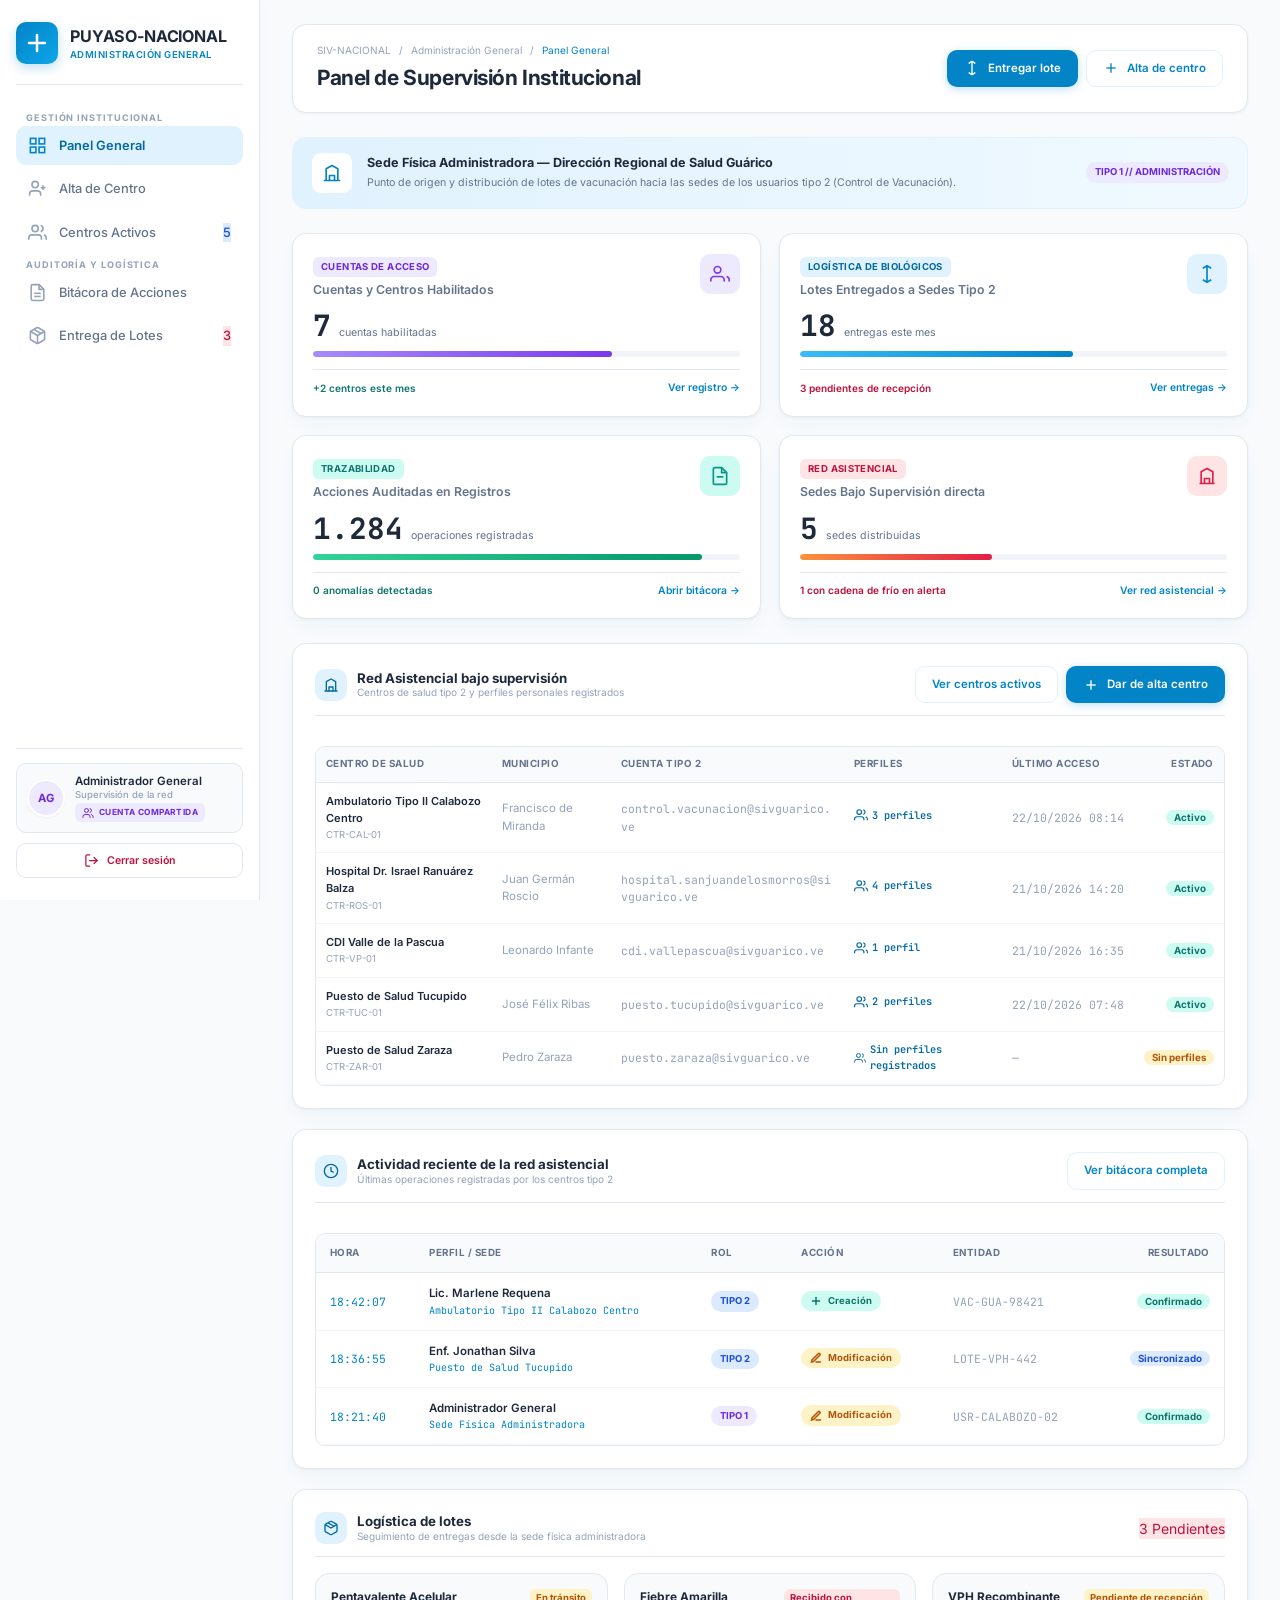
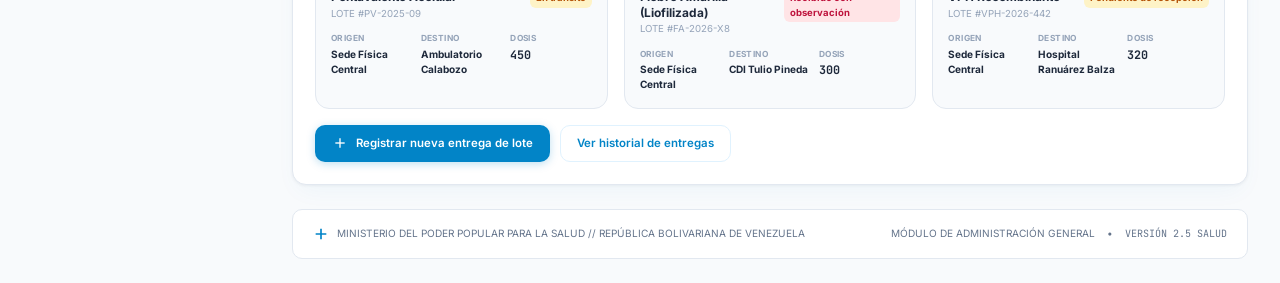
==== commit 72cee78d: "Integra las vistas nacionales del tipo 2 y completa el módulo ESAVI - Incorpora centro.html, pacient" ====
--- a/vistas/admin/index.html
+++ b/vistas/admin/index.html
@@ -6,9 +6,9 @@
     <meta name="viewport" content="width=device-width, initial-scale=1.0">
 
     <meta name="description"
-        content="Panel del Administrador General (usuario tipo 1) del SIV-Guárico: supervisión de usuarios, auditoría de acciones y entrega de lotes de vacunación.">
-
-    <title>SIV-GUÁRICO // Administración General</title>
+        content="Panel del Administrador General (usuario tipo 1) del SIV-Nacional: supervisión de usuarios, auditoría de acciones y entrega de lotes de vacunación.">
+
+    <title>SIV-NACIONAL // Administración General</title>
 
     <link rel="preconnect" href="https://fonts.googleapis.com">
     <link rel="preconnect" href="https://fonts.gstatic.com" crossorigin>
@@ -37,7 +37,7 @@
                         </svg>
                     </div>
                     <div class="brand-text-block">
-                        <span class="brand-title">PUYASO-GUÁRICO</span>
+                        <span class="brand-title">PUYASO-NACIONAL</span>
                         <span class="brand-subtitle">Administración General</span>
                     </div>
                 </div>
@@ -151,7 +151,7 @@
             <header class="health-header">
                 <div class="header-left-col">
                     <div class="health-breadcrumbs">
-                        <span>SIV-GUÁRICO</span>
+                        <span>SIV-NACIONAL</span>
                         <span>/</span>
                         <span>Administración General</span>
                         <span>/</span>
@@ -692,7 +692,7 @@
                     <svg class="icon-16" viewBox="0 0 24 24" fill="none" stroke="currentColor" stroke-width="2.5">
                         <path d="M12 4v16m-8-8h16"></path>
                     </svg>
-                    <span>MINISTERIO DEL PODER POPULAR PARA LA SALUD // SUBREGIÓN GUÁRICO</span>
+                    <span>MINISTERIO DEL PODER POPULAR PARA LA SALUD // REPÚBLICA BOLIVARIANA DE VENEZUELA</span>
                 </div>
                 <div class="footer-meta-info">
                     <span>MÓDULO DE ADMINISTRACIÓN GENERAL</span>
--- a/vistas/css/centro.css
+++ b/vistas/css/centro.css
@@ -516,7 +516,7 @@
 /* --- 6. Tarjetas de Indicadores Sanitarios (KPI Cards) --- */
 .health-kpi-grid {
     display: grid;
-    grid-template-columns: repeat(4, 1fr);
+    grid-template-columns: repeat(auto-fit, minmax(280px, 380px));
     gap: 18px;
 }
 
@@ -1692,6 +1692,30 @@
         grid-template-columns: 1fr;
     }
 
+    .header-right-tools {
+        flex-direction: column;
+        align-items: stretch;
+        width: 100%;
+        gap: 12px;
+    }
+
+    .header-btn-group {
+        flex-wrap: wrap;
+        width: 100%;
+    }
+
+    .header-btn-group .btn-health {
+        flex: 1 1 160px;
+        justify-content: center;
+        text-align: center;
+        white-space: normal;
+    }
+
+    .shift-time-indicator {
+        width: 100%;
+        justify-content: center;
+    }
+
     .thermo-sensors-row {
         grid-template-columns: 1fr;
     }
@@ -3938,3 +3962,1027 @@
         grid-template-columns: repeat(2, 1fr);
     }
 }
+
+/* ==========================================================================
+   MÓDULO DE PACIENTES: BÚSQUEDA POR CÉDULA Y REGISTRO DE ESQUEMA
+   ========================================================================== */
+.patient-module-container {
+    display: flex;
+    flex-direction: column;
+    gap: 24px;
+}
+
+/* Barra de búsqueda médica por cédula */
+.patient-search-card {
+    background: #ffffff;
+    border: 1px solid var(--border-color);
+    border-radius: var(--radius-lg);
+    padding: 24px 28px;
+    box-shadow: var(--shadow-sm);
+}
+
+.search-card-header {
+    margin-bottom: 16px;
+}
+
+.search-card-title {
+    font-size: 1.15rem;
+    font-weight: 700;
+    color: var(--color-texto);
+    display: flex;
+    align-items: center;
+    gap: 10px;
+    margin-bottom: 4px;
+}
+
+.search-card-subtitle {
+    font-size: 0.85rem;
+    color: var(--color-texto-secundario);
+}
+
+.patient-search-form {
+    display: flex;
+    gap: 12px;
+    align-items: center;
+    flex-wrap: wrap;
+}
+
+.patient-search-input-group {
+    display: flex;
+    align-items: center;
+    background: var(--bg-app);
+    border: 1.5px solid var(--border-color);
+    border-radius: var(--radius-md);
+    overflow: hidden;
+    flex: 1;
+    min-width: 280px;
+    transition: border-color var(--trans-fast), box-shadow var(--trans-fast);
+}
+
+.patient-search-input-group:focus-within {
+    border-color: var(--color-primario);
+    box-shadow: 0 0 0 3px rgba(2, 132, 199, 0.15);
+    background: #ffffff;
+}
+
+.patient-doc-type {
+    background: transparent;
+    border: none;
+    padding: 12px 14px;
+    font-weight: 700;
+    color: var(--color-primario-oscuro);
+    font-size: 0.95rem;
+    cursor: pointer;
+    border-right: 1px solid var(--border-color);
+    outline: none;
+}
+
+.patient-search-input {
+    border: none;
+    background: transparent;
+    padding: 12px 16px;
+    width: 100%;
+    font-size: 1rem;
+    font-family: var(--font-mono);
+    color: var(--color-texto);
+    outline: none;
+}
+
+.patient-search-input::placeholder {
+    color: var(--color-texto-muted);
+    font-family: var(--font-sans);
+    font-size: 0.9rem;
+}
+
+/* Alertas de búsqueda */
+.patient-alert-banner {
+    border-radius: var(--radius-md);
+    padding: 16px 20px;
+    display: flex;
+    align-items: center;
+    justify-content: space-between;
+    gap: 16px;
+    animation: fadeIn 0.25s ease-in-out;
+}
+
+@keyframes fadeIn {
+    from { opacity: 0; transform: translateY(-4px); }
+    to { opacity: 1; transform: translateY(0); }
+}
+
+.alert-not-found {
+    background: #fff1f2;
+    border: 1px solid #fecdd3;
+    color: #9f1239;
+}
+
+.alert-found {
+    background: var(--salud-verde-claro);
+    border: 1px solid #99f6e4;
+    color: var(--salud-verde-texto);
+}
+
+.alert-content {
+    display: flex;
+    align-items: center;
+    gap: 12px;
+}
+
+/* Ficha del Paciente Registrado */
+.patient-profile-card {
+    background: #ffffff;
+    border: 1px solid var(--border-color);
+    border-radius: var(--radius-lg);
+    overflow: hidden;
+    box-shadow: var(--shadow-card);
+}
+
+.profile-card-topbar {
+    background: linear-gradient(135deg, #0284c7, #0369a1);
+    color: #ffffff;
+    padding: 24px 28px;
+    display: flex;
+    justify-content: space-between;
+    align-items: center;
+    flex-wrap: wrap;
+    gap: 16px;
+}
+
+.profile-identity {
+    display: flex;
+    align-items: center;
+    gap: 18px;
+}
+
+.patient-avatar-large {
+    width: 64px;
+    height: 64px;
+    border-radius: 50%;
+    background: #ffffff;
+    color: var(--color-primario);
+    display: flex;
+    align-items: center;
+    justify-content: center;
+    font-weight: 800;
+    font-size: 1.4rem;
+    box-shadow: 0 4px 10px rgba(0, 0, 0, 0.15);
+}
+
+.profile-names-block h2 {
+    font-size: 1.4rem;
+    font-weight: 700;
+    margin-bottom: 4px;
+}
+
+.profile-meta-badges {
+    display: flex;
+    gap: 8px;
+    align-items: center;
+    flex-wrap: wrap;
+}
+
+.meta-chip-white {
+    background: rgba(255, 255, 255, 0.2);
+    backdrop-filter: blur(4px);
+    color: #ffffff;
+    padding: 3px 10px;
+    border-radius: 999px;
+    font-size: 0.75rem;
+    font-weight: 600;
+}
+
+.profile-card-body {
+    padding: 24px 28px;
+}
+
+.patient-details-grid {
+    display: grid;
+    grid-template-columns: repeat(auto-fit, minmax(200px, 1fr));
+    gap: 16px;
+    padding-bottom: 20px;
+    border-bottom: 1px solid var(--border-color);
+    margin-bottom: 24px;
+}
+
+.detail-data-box {
+    background: var(--bg-app);
+    padding: 12px 16px;
+    border-radius: var(--radius-md);
+    border: 1px solid var(--border-color);
+}
+
+.detail-label {
+    font-size: 0.72rem;
+    color: var(--color-texto-secundario);
+    text-transform: uppercase;
+    font-weight: 600;
+    margin-bottom: 4px;
+}
+
+.detail-value {
+    font-size: 0.92rem;
+    font-weight: 600;
+    color: var(--color-texto);
+}
+
+/* Formulario de Registro de Nuevo Paciente */
+.patient-registration-panel {
+    background: #ffffff;
+    border: 1px solid var(--border-color);
+    border-radius: var(--radius-lg);
+    padding: 28px;
+    box-shadow: var(--shadow-card);
+}
+
+.registration-panel-title {
+    font-size: 1.25rem;
+    font-weight: 700;
+    color: var(--color-texto);
+    margin-bottom: 6px;
+    display: flex;
+    align-items: center;
+    gap: 10px;
+}
+
+.registration-panel-desc {
+    font-size: 0.88rem;
+    color: var(--color-texto-secundario);
+    margin-bottom: 24px;
+}
+
+.form-section-title {
+    font-size: 0.95rem;
+    font-weight: 700;
+    color: var(--color-primario-oscuro);
+    border-bottom: 2px solid var(--color-primario-claro);
+    padding-bottom: 8px;
+    margin-top: 20px;
+    margin-bottom: 16px;
+    display: flex;
+    align-items: center;
+    gap: 8px;
+}
+
+.form-grid-3 {
+    display: grid;
+    grid-template-columns: repeat(3, 1fr);
+    gap: 16px;
+    margin-bottom: 16px;
+}
+
+.form-grid-2 {
+    display: grid;
+    grid-template-columns: repeat(2, 1fr);
+    gap: 16px;
+    margin-bottom: 16px;
+}
+
+@media (max-width: 768px) {
+    .form-grid-3, .form-grid-2 {
+        grid-template-columns: 1fr;
+    }
+}
+
+.form-group-field {
+    display: flex;
+    flex-direction: column;
+    gap: 6px;
+}
+
+.form-group-field label {
+    font-size: 0.82rem;
+    font-weight: 600;
+    color: var(--color-texto);
+}
+
+.form-group-field input,
+.form-group-field select,
+.form-group-field textarea {
+    padding: 10px 14px;
+    background: #ffffff;
+    border: 1px solid var(--border-color);
+    border-radius: var(--radius-md);
+    font-size: 0.9rem;
+    color: var(--color-texto);
+    font-family: var(--font-sans);
+    transition: all var(--trans-fast);
+}
+
+.form-group-field input:focus,
+.form-group-field select:focus,
+.form-group-field textarea:focus {
+    border-color: var(--color-primario);
+    outline: none;
+    box-shadow: 0 0 0 3px rgba(2, 132, 199, 0.15);
+}
+
+/* Área de vacunas que tiene el paciente */
+.patient-vaccines-checklist {
+    background: var(--bg-app);
+    border: 1px solid var(--border-color);
+    border-radius: var(--radius-md);
+    padding: 18px;
+    margin-top: 12px;
+}
+
+.vaccines-table-responsive {
+    width: 100%;
+    border-collapse: collapse;
+    margin-top: 12px;
+    background: #ffffff;
+    border-radius: var(--radius-md);
+    overflow: hidden;
+    border: 1px solid var(--border-color);
+}
+
+.vaccines-table-responsive th {
+    background: #f1f5f9;
+    padding: 10px 14px;
+    font-size: 0.75rem;
+    font-weight: 700;
+    color: var(--color-texto-secundario);
+    text-align: left;
+    text-transform: uppercase;
+}
+
+.vaccines-table-responsive td {
+    padding: 10px 14px;
+    font-size: 0.85rem;
+    border-top: 1px solid var(--border-color);
+    vertical-align: middle;
+}
+
+.vaccine-checkbox-cell {
+    width: 40px;
+    text-align: center;
+}
+
+.vaccine-checkbox-cell input[type="checkbox"] {
+    width: 18px;
+    height: 18px;
+    cursor: pointer;
+    accent-color: var(--color-primario);
+}
+
+.badge-dose-pill {
+    display: inline-block;
+    padding: 2px 8px;
+    background: var(--salud-azul-claro);
+    color: var(--salud-azul-texto);
+    border-radius: 999px;
+    font-size: 0.72rem;
+    font-weight: 600;
+}
+
+.action-form-bar {
+    display: flex;
+    justify-content: flex-end;
+    gap: 12px;
+    margin-top: 24px;
+    padding-top: 18px;
+    border-top: 1px solid var(--border-color);
+}
+
+/* Selector Adulto / Niño */
+.patient-type-selector {
+    display: flex;
+    gap: 10px;
+    margin-bottom: 16px;
+    flex-wrap: wrap;
+}
+
+.type-pill-btn {
+    display: inline-flex;
+    align-items: center;
+    gap: 8px;
+    padding: 10px 18px;
+    border-radius: var(--radius-md);
+    background: var(--bg-app);
+    border: 1.5px solid var(--border-color);
+    color: var(--color-texto);
+    font-size: 0.88rem;
+    font-weight: 600;
+    cursor: pointer;
+    transition: all var(--trans-fast);
+}
+
+.type-pill-btn:hover {
+    border-color: var(--color-primario);
+    background: #ffffff;
+}
+
+.type-pill-btn.active {
+    background: var(--color-primario-claro);
+    border-color: var(--color-primario);
+    color: var(--color-primario-oscuro);
+    box-shadow: 0 0 0 2px rgba(2, 132, 199, 0.2);
+}
+
+.type-pill-btn svg {
+    width: 18px;
+    height: 18px;
+}
+
+/* Tarjeta de Representante Legal */
+.rep-info-banner {
+    background: #f0fdf4;
+    border: 1px solid #bbf7d0;
+    border-radius: var(--radius-md);
+    padding: 16px 20px;
+    margin-bottom: 20px;
+    display: flex;
+    justify-content: space-between;
+    align-items: center;
+    flex-wrap: wrap;
+    gap: 12px;
+}
+
+.rep-info-details {
+    display: flex;
+    align-items: center;
+    gap: 14px;
+}
+
+.rep-avatar-icon {
+    width: 44px;
+    height: 44px;
+    border-radius: 50%;
+    background: #dcfce7;
+    color: #15803d;
+    display: flex;
+    align-items: center;
+    justify-content: center;
+    font-weight: 700;
+}
+
+.rep-info-texts h4 {
+    font-size: 0.95rem;
+    font-weight: 700;
+    color: #166534;
+    margin-bottom: 2px;
+}
+
+.rep-info-texts p {
+    font-size: 0.8rem;
+    color: #15803d;
+    margin: 0;
+}
+
+/* Cuadrícula de hijos/menores encontrados */
+.children-found-grid {
+    display: grid;
+    grid-template-columns: repeat(auto-fill, minmax(280px, 1fr));
+    gap: 16px;
+    margin-top: 14px;
+}
+
+.child-result-card {
+    background: #ffffff;
+    border: 1.5px solid var(--border-color);
+    border-radius: var(--radius-md);
+    padding: 16px;
+    display: flex;
+    flex-direction: column;
+    justify-content: space-between;
+    transition: all var(--trans-fast);
+    cursor: pointer;
+}
+
+.child-result-card:hover {
+    border-color: var(--color-primario);
+    transform: translateY(-2px);
+    box-shadow: var(--shadow-md);
+}
+
+.child-result-header {
+    display: flex;
+    justify-content: space-between;
+    align-items: flex-start;
+    margin-bottom: 10px;
+}
+
+.child-name {
+    font-size: 0.95rem;
+    font-weight: 700;
+    color: var(--color-texto);
+    margin-bottom: 2px;
+}
+
+.child-age-pill {
+    background: #ede9fe;
+    color: #6d28d9;
+    padding: 2px 8px;
+    border-radius: 999px;
+    font-size: 0.72rem;
+    font-weight: 600;
+}
+
+.rep-tag-badge {
+    background: #f1f5f9;
+    color: var(--color-texto-secundario);
+    padding: 2px 8px;
+    border-radius: 4px;
+    font-size: 0.72rem;
+    font-weight: 600;
+}
+
+/* ==============================================================
+   13. ESTILOS DE VIGILANCIA EPIDEMIOLÓGICA Y REPORTES ESAVI
+   (Eventos Supuestamente Atribuibles a la Vacunación)
+   ============================================================== */
+.badge-severity {
+    display: inline-flex;
+    align-items: center;
+    gap: 5px;
+    padding: 4px 10px;
+    border-radius: 999px;
+    font-size: 0.72rem;
+    font-weight: 700;
+    text-transform: uppercase;
+    letter-spacing: 0.03em;
+}
+
+.badge-severity-leve {
+    background: #dcfce7;
+    color: #15803d;
+    border: 1px solid #bbf7d0;
+}
+
+.badge-severity-moderado {
+    background: #fef3c7;
+    color: #b45309;
+    border: 1px solid #fde68a;
+}
+
+.badge-severity-grave {
+    background: #fee2e2;
+    color: #b91c1c;
+    border: 1px solid #fca5a5;
+    animation: pulse-danger 2s infinite;
+}
+
+@keyframes pulse-danger {
+    0%, 100% { box-shadow: 0 0 0 0 rgba(239, 68, 68, 0.4); }
+    50% { box-shadow: 0 0 0 4px rgba(239, 68, 68, 0.15); }
+}
+
+.vaccine-selected-banner {
+    background: linear-gradient(135deg, #eff6ff 0%, #e0f2fe 100%);
+    border: 1.5px solid #93c5fd;
+    border-radius: var(--radius-md);
+    padding: 16px 20px;
+    margin-bottom: 20px;
+    display: flex;
+    justify-content: space-between;
+    align-items: center;
+    flex-wrap: wrap;
+    gap: 12px;
+}
+
+.vaccine-selected-info {
+    display: flex;
+    align-items: center;
+    gap: 14px;
+}
+
+.vaccine-selected-icon {
+    width: 44px;
+    height: 44px;
+    border-radius: 12px;
+    background: var(--color-primario);
+    color: #ffffff;
+    display: flex;
+    align-items: center;
+    justify-content: center;
+    flex-shrink: 0;
+    box-shadow: 0 4px 10px rgba(2, 132, 199, 0.3);
+}
+
+.subregion-summary-bar {
+    background: #ffffff;
+    border: 1px solid var(--border-color);
+    border-radius: var(--radius-lg);
+    padding: 18px 24px;
+    display: flex;
+    justify-content: space-between;
+    align-items: center;
+    flex-wrap: wrap;
+    gap: 16px;
+    box-shadow: var(--shadow-sm);
+}
+
+.subregion-pills-row {
+    display: flex;
+    gap: 8px;
+    flex-wrap: wrap;
+}
+
+.subregion-pill {
+    display: inline-flex;
+    align-items: center;
+    gap: 6px;
+    background: #f8fafc;
+    border: 1px solid var(--border-color);
+    color: var(--color-texto);
+    padding: 6px 12px;
+    border-radius: var(--radius-md);
+    font-size: 0.78rem;
+    font-weight: 600;
+    cursor: pointer;
+    transition: all var(--trans-fast);
+}
+
+.subregion-pill:hover, .subregion-pill.active {
+    background: var(--color-primario);
+    color: #ffffff;
+    border-color: var(--color-primario);
+}
+
+.subregion-pill .pill-count {
+    background: rgba(0, 0, 0, 0.1);
+    padding: 1px 6px;
+    border-radius: 999px;
+    font-size: 0.7rem;
+}
+
+.subregion-pill.active .pill-count {
+    background: rgba(255, 255, 255, 0.25);
+    color: #ffffff;
+}
+
+.symptom-tag-cloud {
+    display: flex;
+    gap: 8px;
+    flex-wrap: wrap;
+    margin-top: 8px;
+}
+
+.symptom-checkbox-chip {
+    cursor: pointer;
+}
+
+.symptom-checkbox-chip input {
+    display: none;
+}
+
+.symptom-checkbox-chip span {
+    display: inline-flex;
+    align-items: center;
+    gap: 6px;
+    padding: 6px 12px;
+    border-radius: 8px;
+    background: #f1f5f9;
+    color: var(--color-texto-secundario);
+    border: 1px solid var(--border-color);
+    font-size: 0.8rem;
+    font-weight: 500;
+    transition: all var(--trans-fast);
+    user-select: none;
+}
+
+.symptom-checkbox-chip input:checked + span {
+    background: #fee2e2;
+    color: #991b1b;
+    border-color: #fca5a5;
+    font-weight: 600;
+}
+
+.kpi-badge-amber {
+    background: #fef3c7;
+    color: #b45309;
+}
+
+/* --- Utilidades para el Módulo de Pacientes Organizado --- */
+.patient-workflow-tabs {
+    display: flex;
+    gap: 12px;
+    background: #ffffff;
+    border: 1px solid var(--border-color);
+    border-radius: var(--radius-lg);
+    padding: 14px 20px;
+    align-items: center;
+    justify-content: space-between;
+    box-shadow: var(--shadow-sm);
+    flex-wrap: wrap;
+}
+
+.workflow-tab-link {
+    display: inline-flex;
+    align-items: center;
+    gap: 8px;
+    padding: 8px 16px;
+    border-radius: var(--radius-md);
+    background: var(--bg-app);
+    border: 1.5px solid var(--border-color);
+    color: var(--color-texto);
+    font-size: 0.88rem;
+    font-weight: 600;
+    text-decoration: none;
+    transition: all var(--trans-fast);
+}
+
+.workflow-tab-link:hover {
+    background: var(--color-primario-subtle);
+    border-color: var(--color-primario);
+    color: var(--color-primario-oscuro);
+}
+
+.workflow-tab-link.active {
+    background: var(--color-primario-claro);
+    border-color: var(--color-primario);
+    color: var(--color-primario-oscuro);
+}
+
+.workflow-tab-link.highlight {
+    background: var(--color-primario);
+    border-color: var(--color-primario);
+    color: #ffffff;
+}
+
+.workflow-tab-link.highlight:hover {
+    background: var(--color-primario-oscuro);
+    border-color: var(--color-primario-oscuro);
+    color: #ffffff;
+}
+
+.step-badge-number {
+    display: inline-flex;
+    align-items: center;
+    justify-content: center;
+    width: 22px;
+    height: 22px;
+    border-radius: 50%;
+    background: var(--color-primario-claro);
+    color: var(--color-primario-oscuro);
+    font-size: 0.75rem;
+    font-weight: 700;
+}
+
+/* Paneles de flujo clínico: Encontrado vs No Encontrado vs Aplicar Vacuna */
+.flow-status-banner {
+    display: flex;
+    align-items: center;
+    justify-content: space-between;
+    padding: 14px 20px;
+    border-radius: var(--radius-md);
+    margin-bottom: 20px;
+    flex-wrap: wrap;
+    gap: 12px;
+}
+
+.flow-status-found {
+    background: #f0fdf4;
+    border: 1.5px solid #86efac;
+    color: #166534;
+}
+
+.flow-status-not-found {
+    background: #fff7ed;
+    border: 1.5px solid #fed7aa;
+    color: #9a3412;
+}
+
+.vaccine-apply-panel {
+    background: linear-gradient(135deg, #ffffff 0%, #f0f9ff 100%);
+    border: 2px solid #7dd3fc;
+    border-radius: var(--radius-lg);
+    padding: 24px 28px;
+    box-shadow: 0 4px 16px rgba(2, 132, 199, 0.12);
+    margin-top: 24px;
+}
+
+/* --- Sistema de Vistas del Flujo Clínico --- */
+.flow-view-block {
+    display: none;
+}
+
+.flow-view-block.active {
+    display: block !important;
+    animation: fadeInView 0.25s ease-in-out;
+}
+
+@keyframes fadeInView {
+    from {
+        opacity: 0;
+        transform: translateY(6px);
+    }
+    to {
+        opacity: 1;
+        transform: translateY(0);
+    }
+}
+
+.test-data-pill {
+    display: inline-flex;
+    align-items: center;
+    gap: 6px;
+    padding: 6px 12px;
+    border-radius: var(--radius-md);
+    font-size: 0.78rem;
+    font-weight: 600;
+    cursor: pointer;
+    border: 1px solid var(--border-color);
+    background: #ffffff;
+    color: var(--color-texto);
+    transition: all var(--trans-fast);
+}
+
+.test-data-pill:hover {
+    border-color: var(--color-primario);
+    background: var(--color-primario-subtle);
+    color: var(--color-primario-oscuro);
+}
+
+/* ==========================================================================
+   23. AJUSTES DE INTEGRACIÓN (VISTAS NACIONALES + SESIÓN)
+   --------------------------------------------------------------------------
+   Completa los estilos de formulario que usan las vistas de pacientes y
+   ESAVI, fija el pie al fondo en vistas cortas y permite que las tablas
+   clínicas anchas fluyan sin ocultar las columnas de acción.
+   ========================================================================== */
+.form-col {
+    display: flex;
+    flex-direction: column;
+    gap: 6px;
+    min-width: 0;
+}
+
+.form-label {
+    font-size: 0.8rem;
+    font-weight: 700;
+    color: var(--color-texto);
+    line-height: 1.35;
+}
+
+.form-input,
+.form-select {
+    width: 100%;
+    min-height: 40px;
+    padding: 9px 12px;
+    border: 1px solid var(--border-color);
+    border-radius: var(--radius-md);
+    background: #ffffff;
+    color: var(--color-texto);
+    font-family: inherit;
+    font-size: 0.85rem;
+    line-height: 1.4;
+    outline: none;
+    transition: border-color var(--trans-fast), box-shadow var(--trans-fast);
+}
+
+.form-input:focus,
+.form-select:focus {
+    border-color: var(--color-primario);
+    box-shadow: 0 0 0 3px rgba(2, 132, 199, 0.12);
+}
+
+.form-input::placeholder {
+    color: var(--color-texto-muted);
+}
+
+textarea.form-input {
+    min-height: 92px;
+    resize: vertical;
+}
+
+@media (min-width: 769px) {
+    .form-grid-3 {
+        grid-template-columns: repeat(3, minmax(0, 1fr));
+    }
+
+    .form-grid-2 {
+        grid-template-columns: repeat(2, minmax(0, 1fr));
+    }
+}
+
+/* El pie institucional queda al fondo aunque la vista tenga poco contenido. */
+.health-footer {
+    margin-top: auto;
+}
+
+/* Campo de búsqueda del reporte ESAVI (ancho mínimo por clase, no en línea). */
+.reporte-search-field {
+    flex: 1 1 280px;
+    min-width: 280px;
+}
+
+/* Tablas clínicas extensas: el texto fluye y las acciones permanecen visibles. */
+#tabla-pacientes th,
+#tabla-pacientes td,
+#tabla-reportes-esavi th,
+#tabla-reportes-esavi td,
+#seccion-registro-reporte .health-table th,
+#seccion-registro-reporte .health-table td {
+    white-space: normal;
+}
+
+#tabla-pacientes th,
+#tabla-reportes-esavi th,
+#seccion-registro-reporte .health-table th {
+    vertical-align: bottom;
+}
+
+/* Compactar las tablas clínicas anchas y evitar cortes en columnas cortas. */
+#tabla-pacientes th,
+#tabla-pacientes td,
+#tabla-reportes-esavi th,
+#tabla-reportes-esavi td,
+#seccion-registro-reporte .health-table th,
+#seccion-registro-reporte .health-table td {
+    padding: 10px;
+}
+
+#tabla-pacientes td:nth-child(1),
+#tabla-pacientes td:nth-child(2),
+#tabla-pacientes td:nth-child(3),
+#tabla-pacientes td:nth-child(7),
+#tabla-pacientes td:nth-child(10),
+#tabla-reportes-esavi td:nth-child(1),
+#tabla-reportes-esavi td:nth-child(2),
+#tabla-reportes-esavi td:nth-child(5),
+#tabla-reportes-esavi td:nth-child(7),
+#tabla-reportes-esavi td:nth-child(9),
+#seccion-registro-reporte .health-table td:nth-child(2),
+#seccion-registro-reporte .health-table td:nth-child(3),
+#seccion-registro-reporte .health-table td:nth-child(6) {
+    white-space: nowrap;
+}
+
+#tabla-pacientes .btn-table-action,
+#tabla-reportes-esavi .btn-health {
+    white-space: nowrap;
+}
+
+/* Red Asistencial (tipo 1): el correo de la cuenta fluye y el estado queda visible. */
+#red-asistencial .health-table th,
+#red-asistencial .health-table td {
+    white-space: normal;
+    padding: 10px;
+}
+
+#red-asistencial .health-table td:nth-child(3) {
+    overflow-wrap: anywhere;
+}
+
+#red-asistencial .health-table td:nth-child(5),
+#red-asistencial .health-table td:nth-child(6) {
+    white-space: nowrap;
+}
+
+/* Tarjetas de menores encontrados al buscar por cédula del representante. */
+.children-found-card {
+    display: flex;
+    flex-direction: column;
+    align-items: flex-start;
+    gap: 4px;
+    padding: 14px 16px;
+    background: #ffffff;
+    border: 1.5px solid var(--border-color);
+    border-radius: var(--radius-md);
+    cursor: pointer;
+    text-align: left;
+    font-family: inherit;
+    transition: border-color var(--trans-fast), background var(--trans-fast);
+}
+
+.children-found-card:hover {
+    border-color: var(--color-primario);
+    background: var(--color-primario-subtle);
+}
+
+.children-found-card strong {
+    font-size: 0.9rem;
+    color: var(--color-texto);
+}
+
+.children-found-card span {
+    font-size: 0.78rem;
+    color: var(--color-texto-secundario);
+}
+
+/* Píldoras de gravedad del reporte ESAVI. */
+.esavi-severity-pill {
+    display: inline-flex;
+    align-items: center;
+    gap: 4px;
+    padding: 3px 9px;
+    border-radius: 999px;
+    font-size: 0.74rem;
+    font-weight: 700;
+    white-space: nowrap;
+}
+
+.pill-leve {
+    background: #dcfce7;
+    color: #15803d;
+}
+
+.pill-moderado {
+    background: #fef3c7;
+    color: #92400e;
+}
+
+.pill-grave {
+    background: #fee2e2;
+    color: #991b1b;
+}
